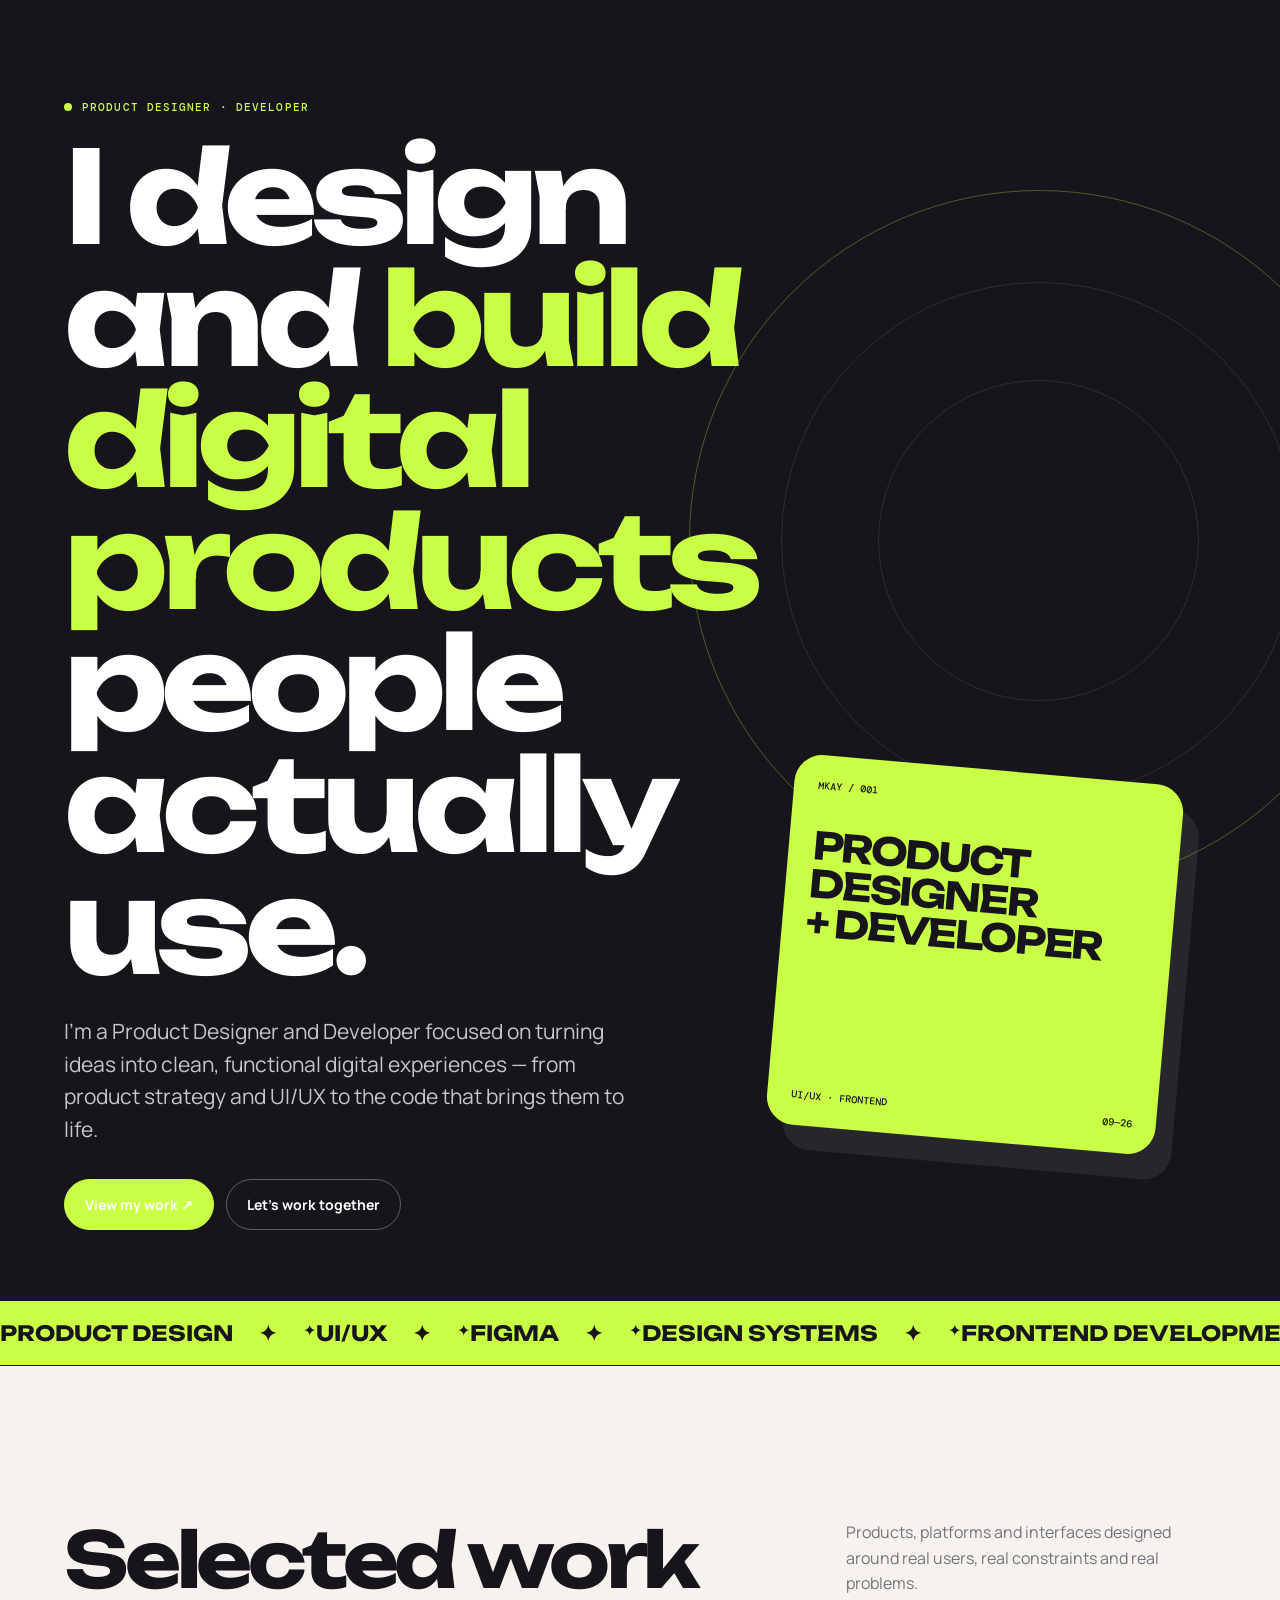
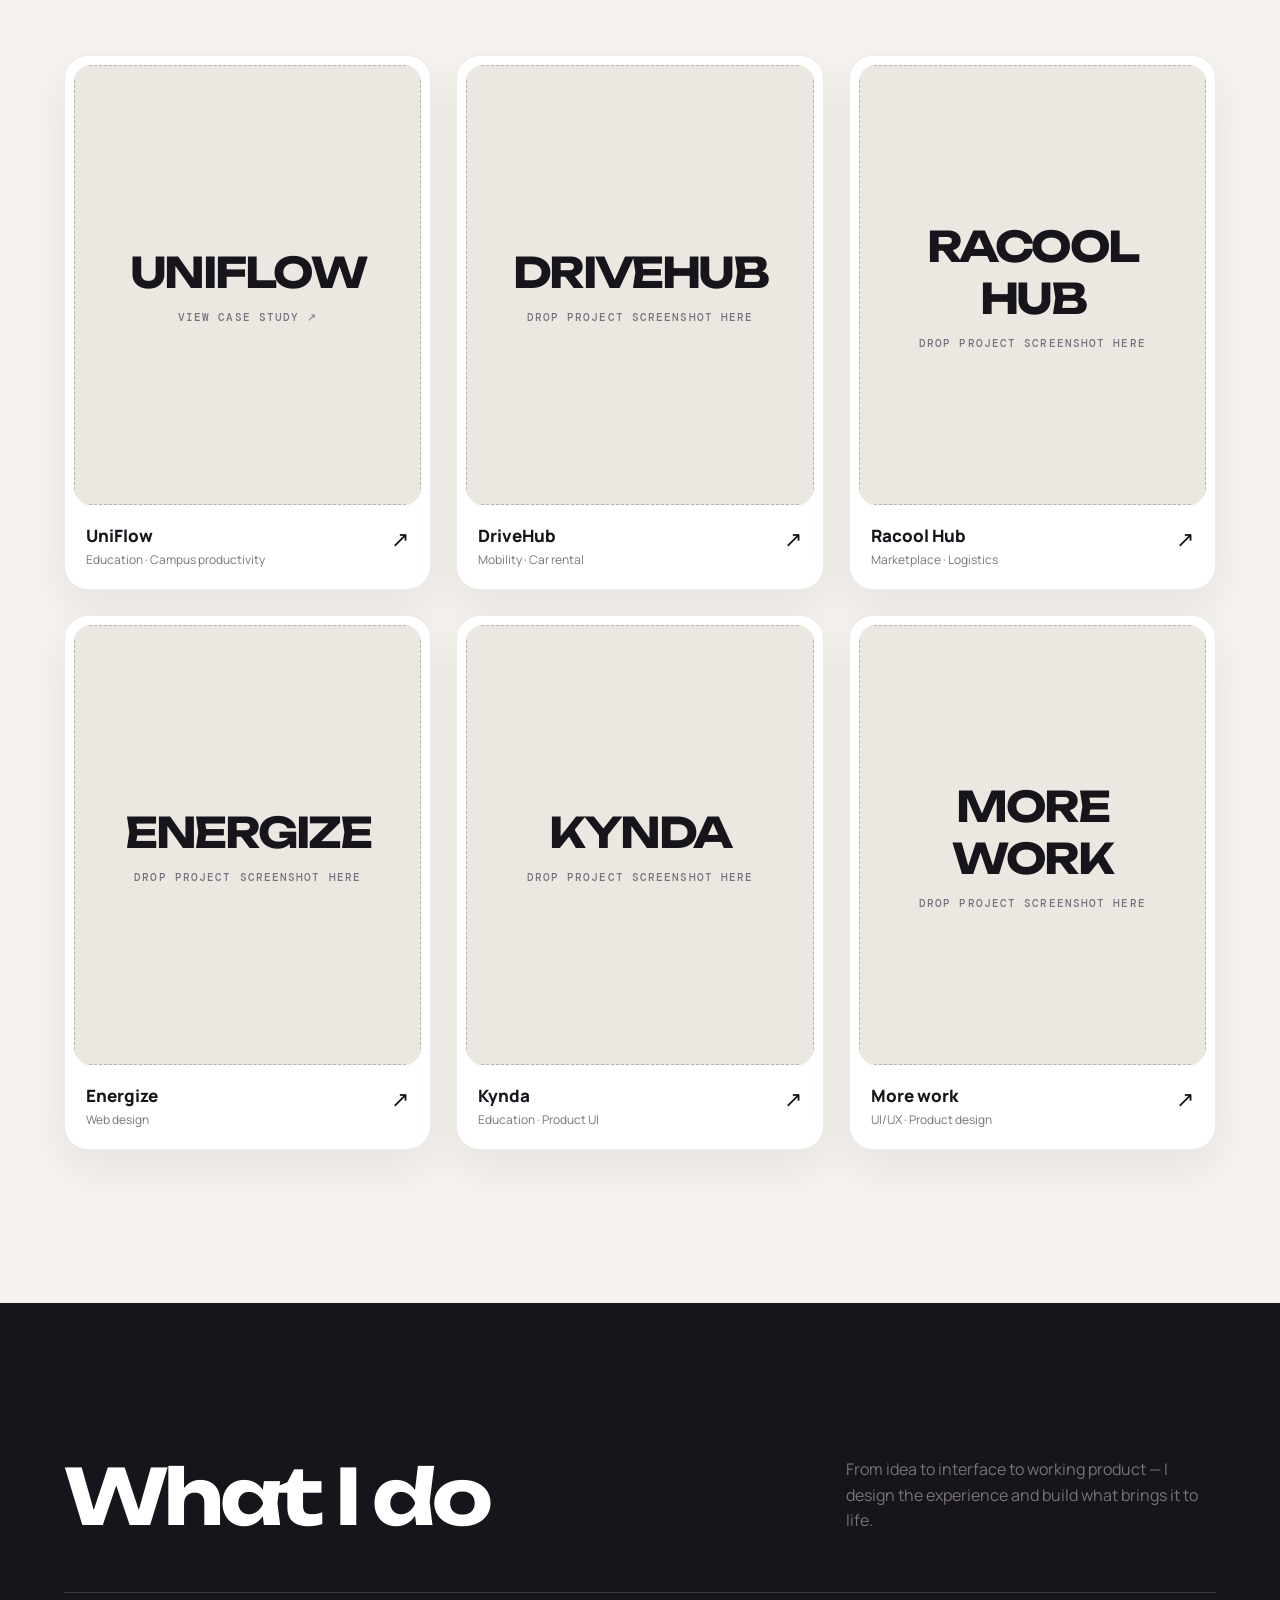
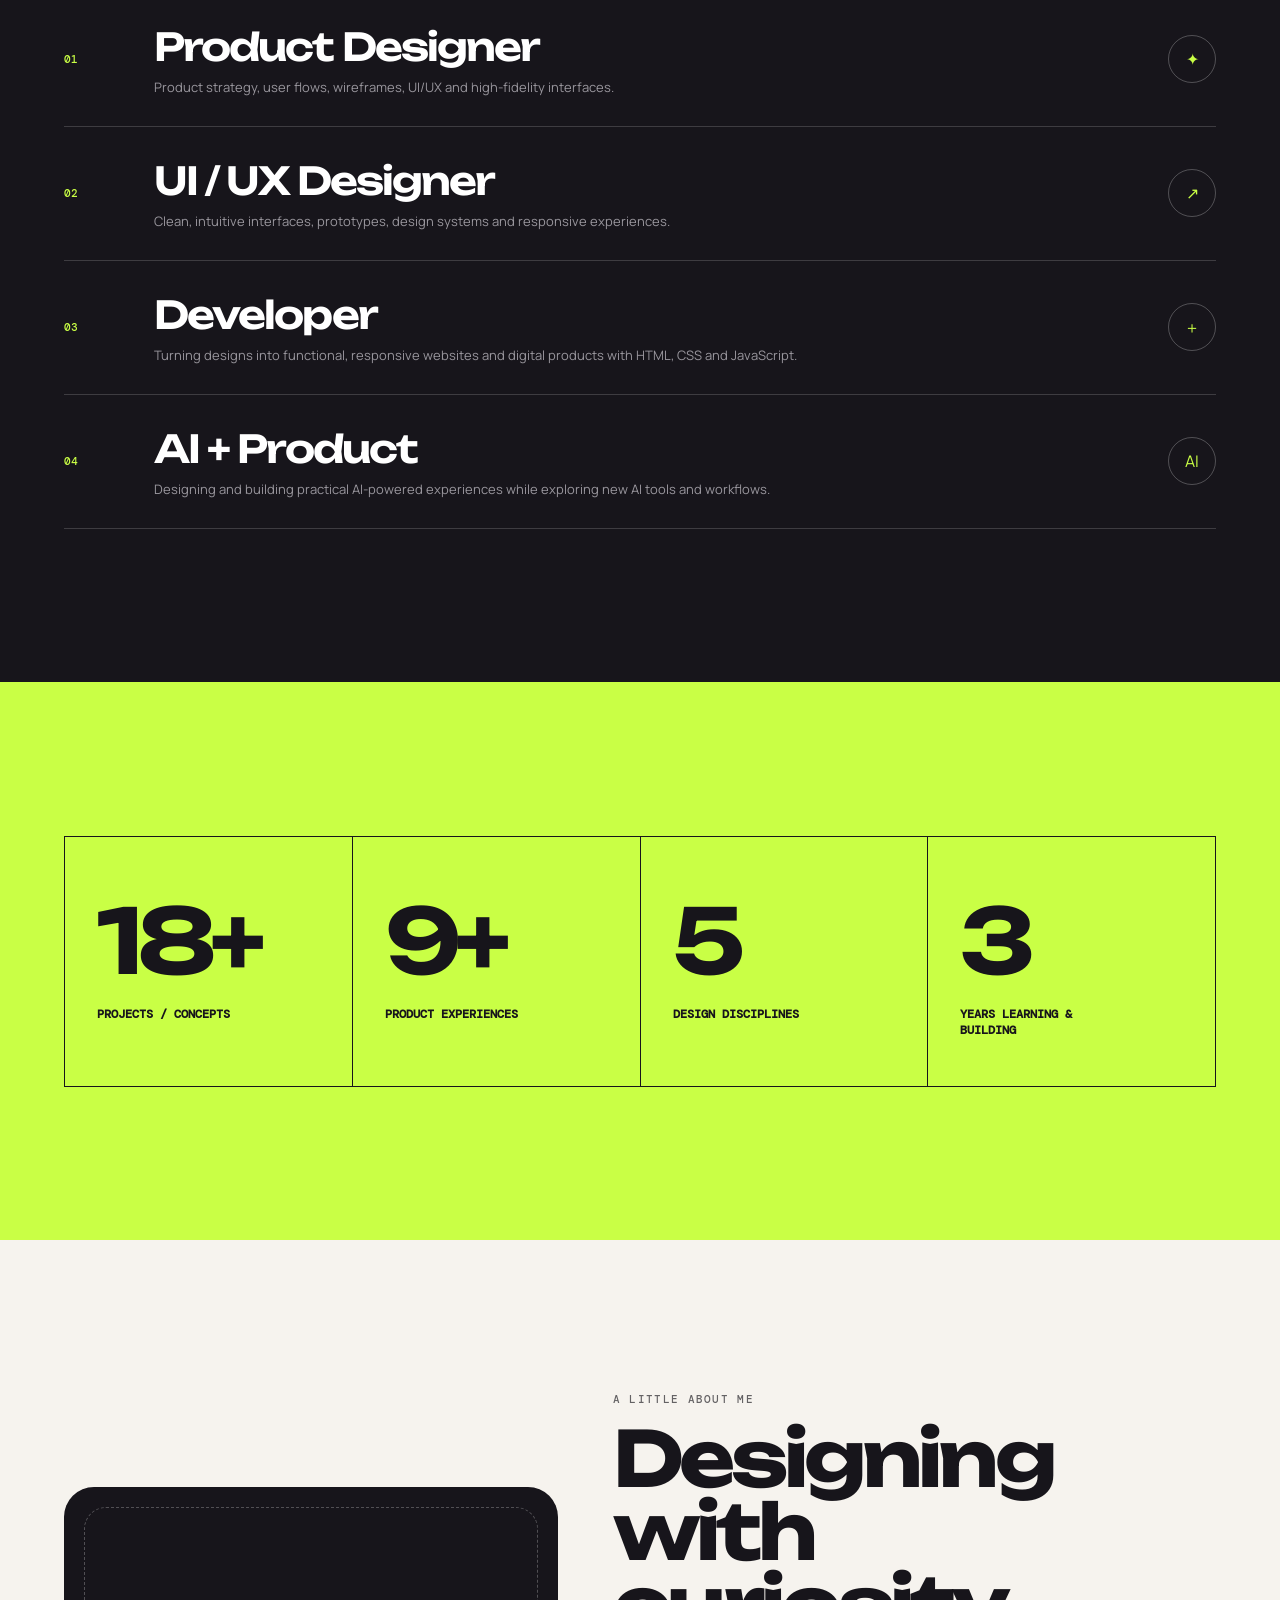
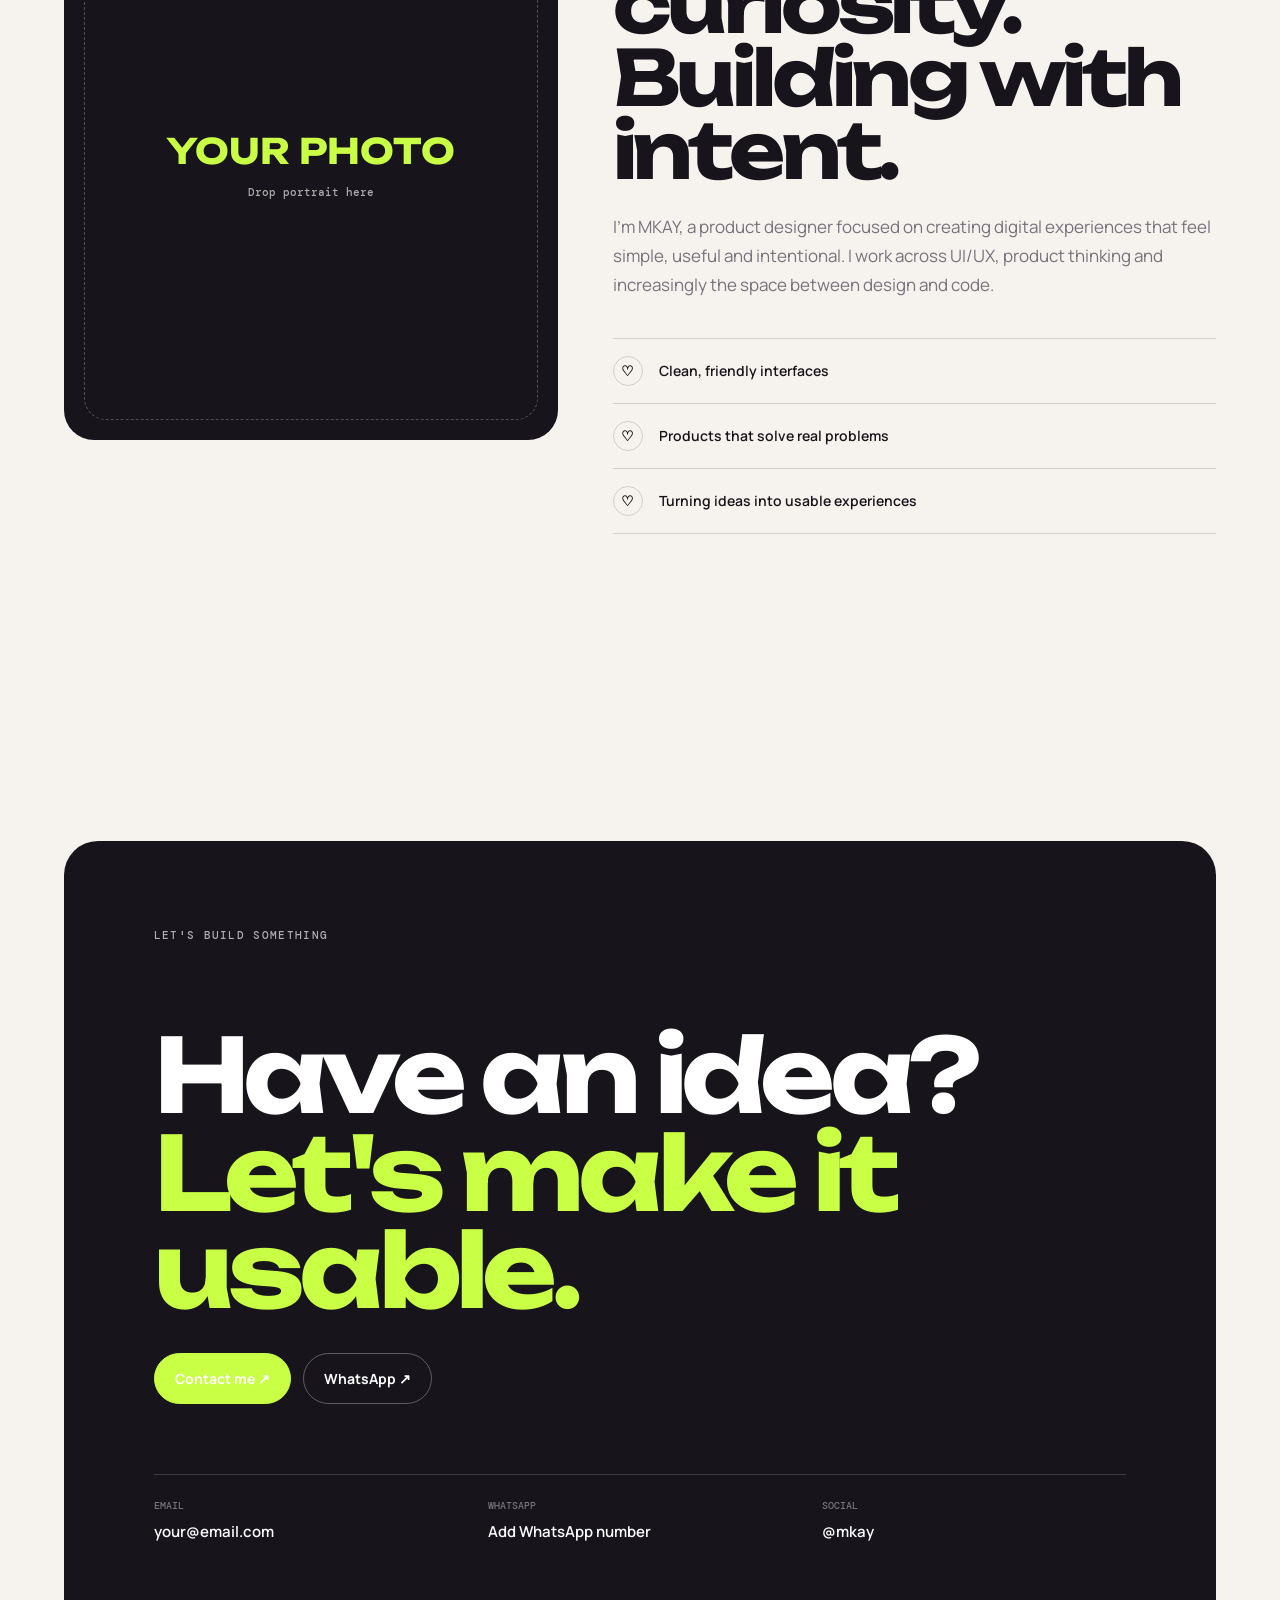
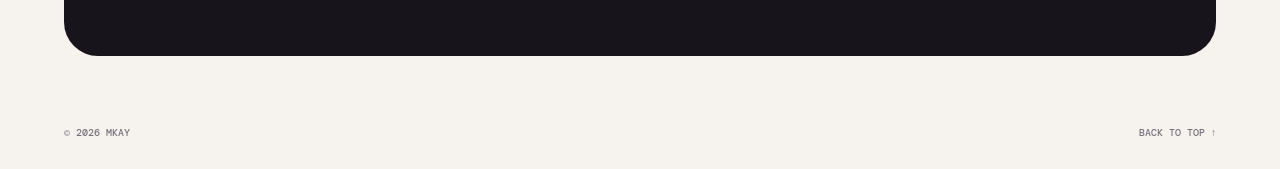
==== index.html @ 1e81d4d0 "Set portfolio homepage" ====
<!doctype html>
<html lang="en">
  <head>
    <meta charset="utf-8" />
    <meta name="viewport" content="width=device-width,initial-scale=1" />
    <meta name="description" content="MKAY — Product Designer" />
    <title>MKAY — Product Designer</title>
    <style>
      @import url("https://fonts.googleapis.com/css2?family=DM+Mono:wght@400;500&family=Manrope:wght@400;500;600;700;800&family=Unbounded:wght@500;600;700;800&display=swap");
      :root {
        --ink: #17151b;
        --paper: #f6f3ee;
        --lime: #c9ff45;
        --muted: #77727d;
        --line: rgba(23, 21, 27, 0.16);
        --g: clamp(22px, 5vw, 82px);
        --ease: cubic-bezier(0.2, 0.8, 0.2, 1);
      }
      * {
        box-sizing: border-box;
      }
      html {
        scroll-behavior: smooth;
      }
      body {
        margin: 0;
        background: var(--paper);
        color: var(--ink);
        font-family: Manrope, Arial, sans-serif;
        overflow-x: hidden;
      }
      a {
        color: inherit;
        text-decoration: none;
      }
      ::selection {
        background: var(--lime);
      }
      .nav {
        position: fixed;
        z-index: 50;
        top: 18px;
        left: 50%;
        transform: translate(-50%, -150%);
        width: min(calc(100% - 28px), 760px);
        padding: 9px;
        display: flex;
        align-items: center;
        justify-content: space-between;
        gap: 8px;
        background: rgba(23, 21, 27, 0.88);
        color: #fff;
        border: 1px solid rgba(255, 255, 255, 0.14);
        border-radius: 999px;
        backdrop-filter: blur(18px);
        transition: transform 0.8s var(--ease);
      }
      .nav.visible {
        transform: translate(-50%, 0);
      }
      .logo {
        font-family: Unbounded;
        font-weight: 800;
        font-size: 14px;
        padding: 10px 13px;
        display: flex;
        gap: 7px;
        align-items: center;
      }
      .logo-dot,
      .hero-kicker span {
        width: 8px;
        height: 8px;
        border-radius: 50%;
        background: var(--lime);
      }
      .nav-links {
        display: flex;
        gap: 3px;
      }
      .nav-links a {
        font-size: 13px;
        padding: 10px 13px;
        border-radius: 999px;
        color: #ddd;
      }
      .nav-links a:hover {
        background: #ffffff1a;
      }
      .nav-cta {
        background: #fff;
        color: var(--ink) !important;
        padding: 10px 13px;
        border-radius: 999px;
        font-size: 13px;
        font-weight: 700;
      }
      .nav-cta .dot {
        display: inline-block;
        width: 7px;
        height: 7px;
        border-radius: 50%;
        background: #62c66b;
        margin-right: 6px;
      }
      .nav-contact {
        position: relative;
      }
      .nav-cta {
        border: 0;
        font-family: inherit;
        cursor: pointer;
        display: flex;
        align-items: center;
        gap: 5px;
      }
      .nav-cta .chevron {
        font-size: 15px;
        line-height: 1;
        margin-left: 2px;
        transition: transform 0.25s ease;
      }
      .nav-contact.open .nav-cta .chevron {
        transform: rotate(180deg);
      }
      .contact-menu {
        position: absolute;
        right: 0;
        top: calc(100% + 10px);
        width: 220px;
        padding: 7px;
        background: rgba(23, 21, 27, 0.96);
        border: 1px solid rgba(255, 255, 255, 0.14);
        border-radius: 18px;
        box-shadow: 0 18px 50px #0004;
        backdrop-filter: blur(18px);
        opacity: 0;
        visibility: hidden;
        transform: translateY(-6px) scale(0.98);
        transform-origin: top right;
        transition:
          opacity 0.2s ease,
          transform 0.2s ease,
          visibility 0.2s ease;
      }
      .nav-contact.open .contact-menu {
        opacity: 1;
        visibility: visible;
        transform: translateY(0) scale(1);
      }
      .contact-menu a {
        display: flex;
        align-items: center;
        gap: 11px;
        padding: 11px;
        border-radius: 12px;
        color: #fff;
      }
      .contact-menu a:hover {
        background: #ffffff12;
      }
      .contact-icon {
        width: 30px;
        height: 30px;
        border-radius: 9px;
        background: #ffffff12;
        display: grid;
        place-items: center;
        font-size: 14px;
      }
      .contact-menu strong {
        display: block;
        font-size: 12px;
      }
      .contact-menu small {
        display: block;
        margin-top: 2px;
        color: #aaa;
        font-size: 10px;
      }
      section {
        position: relative;
        padding: clamp(92px, 12vw, 170px) var(--g);
      }
      .container {
        width: 100%;
        max-width: 1440px;
        margin: auto;
      }
      .eyebrow {
        font: 500 11px/1 DM Mono;
        text-transform: uppercase;
        letter-spacing: 0.12em;
        opacity: 0.65;
      }
      .display {
        font-family: Unbounded;
        letter-spacing: -0.055em;
        line-height: 0.95;
      }
      .reveal {
        opacity: 0;
        transform: translateY(50px);
        transition:
          opacity 0.9s var(--ease),
          transform 0.9s var(--ease);
      }
      .reveal.left {
        transform: translateX(-70px) rotate(-2deg);
      }
      .reveal.right {
        transform: translateX(70px) rotate(2deg);
      }
      .reveal.scale {
        transform: scale(0.84) rotate(-3deg);
      }
      .reveal.in {
        opacity: 1;
        transform: none;
      }
      .hero {
        min-height: 100svh;
        background: var(--ink);
        color: #fff;
        display: flex;
        align-items: center;
        padding-top: 100px;
        padding-bottom: 70px;
        overflow: hidden;
      }
      .hero-grid {
        max-width: 1440px;
        margin: auto;
        width: 100%;
        display: grid;
        grid-template-columns: 1.25fr 0.75fr;
        gap: 48px;
        align-items: center;
        position: relative;
      }
      .hero-kicker {
        display: flex;
        align-items: center;
        gap: 10px;
        color: var(--lime);
        font: 500 11px DM Mono;
        text-transform: uppercase;
        letter-spacing: 0.1em;
        margin-bottom: 22px;
      }
      .hero h1 {
        font-size: clamp(48px, 10vw, 142px);
        max-width: 1000px;
        margin: 0 0 28px;
      }
      .hero h1 .accent {
        color: var(--lime);
      }
      .hero-sub {
        max-width: 570px;
        color: #c9c6ca;
        font-size: clamp(16px, 2vw, 21px);
        line-height: 1.55;
      }
      .hero-actions {
        display: flex;
        flex-wrap: wrap;
        gap: 12px;
        margin-top: 34px;
      }
      .btn {
        display: inline-flex;
        align-items: center;
        justify-content: center;
        gap: 14px;
        border: 1px solid #fff;
        padding: 15px 20px;
        border-radius: 999px;
        font-weight: 700;
        font-size: 14px;
        transition:
          transform 0.3s var(--ease),
          background 0.3s;
      }
      .btn:hover {
        transform: translateY(-4px);
      }
      .btn.primary {
        background: var(--lime);
        border-color: var(--lime);
      }
      .btn.secondary {
        color: #fff;
        border-color: #ffffff4d;
      }
      .hero-orb {
        position: absolute;
        width: min(65vw, 700px);
        aspect-ratio: 1;
        border: 1px solid #c9ff454d;
        border-radius: 50%;
        right: -15%;
        top: 8%;
      }
      .hero-orb:before,
      .hero-orb:after {
        content: "";
        position: absolute;
        border: 1px solid #ffffff1a;
        border-radius: 50%;
      }
      .hero-orb:before {
        inset: 13%;
      }
      .hero-orb:after {
        inset: 27%;
      }
      .hero-card {
        position: absolute;
        right: 4%;
        bottom: 8%;
        width: min(31vw, 390px);
        aspect-ratio: 1.05;
        background: var(--lime);
        color: var(--ink);
        padding: 24px;
        border-radius: 28px;
        transform: rotate(5deg);
        box-shadow: 18px 24px #ffffff12;
      }
      .hero-card .mini {
        font: 500 10px DM Mono;
        text-transform: uppercase;
      }
      .hero-card strong {
        display: block;
        font-family: Unbounded;
        font-size: clamp(20px, 3vw, 38px);
        line-height: 1;
        margin-top: 35px;
        letter-spacing: -0.06em;
      }
      .hero-card .bottom {
        position: absolute;
        bottom: 24px;
        left: 24px;
        right: 24px;
        display: flex;
        justify-content: space-between;
        font: 500 10px DM Mono;
      }
      .marquee {
        background: var(--lime);
        color: var(--ink);
        padding: 18px 0;
        overflow: hidden;
        border-block: 1px solid var(--ink);
      }
      .marquee-track {
        display: flex;
        width: max-content;
        animation: marquee 28s linear infinite;
      }
      .marquee-item {
        font: 700 clamp(15px, 1.7vw, 21px) Unbounded;
        white-space: nowrap;
        display: flex;
        align-items: center;
      }
      .marquee-item:after {
        content: "✦";
        margin: 0 26px;
        font-family: Manrope;
      }
      @keyframes marquee {
        to {
          transform: translateX(-50%);
        }
      }
      .work {
        background: var(--paper);
      }
      .section-head,
      .services-head {
        display: flex;
        align-items: flex-end;
        justify-content: space-between;
        gap: 30px;
        margin-bottom: 58px;
      }
      .section-head h2,
      .services h2 {
        font-size: clamp(38px, 6vw, 82px);
        margin: 0;
      }
      .section-head p,
      .services-intro {
        max-width: 370px;
        color: var(--muted);
        line-height: 1.6;
        margin: 0;
      }
      .projects {
        display: grid;
        grid-template-columns: repeat(3, 1fr);
        gap: 25px;
      }
      .project {
        display: block;
        background: #fff;
        border: 1px solid #17151b14;
        border-radius: 24px;
        padding: 9px;
        box-shadow: 0 18px 45px #17151b12;
        transition:
          transform 0.5s var(--ease),
          box-shadow 0.5s;
      }
      .project:hover {
        transform: translateY(-9px) rotate(-0.4deg);
        box-shadow: 0 28px 60px #17151b1f;
      }
      .project-visual {
        height: 440px;
        border-radius: 17px;
        overflow: hidden;
        background: #e8e4de;
      }
      .placeholder {
        width: 100%;
        height: 100%;
        display: flex;
        flex-direction: column;
        align-items: center;
        justify-content: center;
        border: 1px dashed #17151b40;
        background: #ebe8e2;
        color: var(--muted);
        text-align: center;
        padding: 20px;
      }
      .placeholder b {
        font: 700 clamp(22px, 4vw, 42px) Unbounded;
        letter-spacing: -0.06em;
        color: var(--ink);
      }
      .placeholder span {
        font: 500 11px DM Mono;
        text-transform: uppercase;
        margin-top: 12px;
        letter-spacing: 0.1em;
      }
      .project-info {
        display: flex;
        justify-content: space-between;
        gap: 20px;
        padding: 19px 12px 12px;
      }
      .project-name {
        font-size: 17px;
        font-weight: 800;
      }
      .project-cat {
        font-size: 12px;
        color: var(--muted);
        margin-top: 4px;
      }
      .project-arrow {
        font-size: 22px;
      }
      .services {
        background: var(--ink);
        color: #fff;
      }
      .service-list {
        border-top: 1px solid #ffffff2b;
      }
      .service {
        display: grid;
        grid-template-columns: 70px 1fr auto;
        gap: 20px;
        align-items: center;
        padding: 30px 0;
        border-bottom: 1px solid #ffffff2b;
        transition: padding 0.45s var(--ease);
      }
      .service:hover {
        padding-inline: 14px;
        background: #ffffff06;
      }
      .service-no {
        font: 500 11px DM Mono;
        color: var(--lime);
      }
      .service h3 {
        font: 600 clamp(22px, 3vw, 40px) Unbounded;
        letter-spacing: -0.05em;
        margin: 0;
        transition: transform 0.4s var(--ease);
      }
      .service:hover h3 {
        transform: translateX(12px);
      }
      .service p {
        font-size: 13px;
        color: #99969d;
        margin: 8px 0 0;
      }
      .service-icon {
        width: 48px;
        height: 48px;
        border: 1px solid #ffffff40;
        border-radius: 50%;
        display: grid;
        place-items: center;
        color: var(--lime);
        transition: transform 0.4s var(--ease);
      }
      .service:hover .service-icon {
        transform: rotate(-12deg) scale(1.12);
      }
      .stats {
        background: var(--lime);
      }
      .stats-grid {
        display: grid;
        grid-template-columns: repeat(4, 1fr);
        gap: 1px;
        background: var(--ink);
        border: 1px solid var(--ink);
      }
      .stat {
        background: var(--lime);
        padding: 48px 32px;
        min-height: 230px;
      }
      .stat-number {
        font: 700 clamp(42px, 7vw, 92px) Unbounded;
        letter-spacing: -0.08em;
      }
      .stat-label {
        font: 600 12px DM Mono;
        text-transform: uppercase;
        max-width: 150px;
        margin-top: 10px;
      }
      .about {
        background: var(--paper);
      }
      .about-grid {
        display: grid;
        grid-template-columns: 0.9fr 1.1fr;
        gap: 55px;
        align-items: center;
      }
      .about-visual {
        aspect-ratio: 1/1.12;
        border-radius: 30px;
        background: var(--ink);
        position: relative;
        overflow: hidden;
      }
      .about-placeholder {
        position: absolute;
        inset: 20px;
        border: 1px dashed #ffffff40;
        border-radius: 22px;
        color: #fff;
        display: flex;
        align-items: center;
        justify-content: center;
        flex-direction: column;
      }
      .about-placeholder b {
        font: 700 35px Unbounded;
        color: var(--lime);
      }
      .about-placeholder span {
        font: 500 11px DM Mono;
        color: #aaa;
        margin-top: 12px;
      }
      .about-copy h2 {
        font-size: clamp(40px, 6vw, 78px);
        margin: 18px 0 25px;
      }
      .about-copy > p {
        color: var(--muted);
        font-size: 17px;
        line-height: 1.7;
        max-width: 600px;
      }
      .loves {
        margin-top: 38px;
        border-top: 1px solid var(--line);
      }
      .love {
        display: flex;
        gap: 16px;
        align-items: center;
        padding: 17px 0;
        border-bottom: 1px solid var(--line);
        font-size: 14px;
        font-weight: 600;
      }
      .heart {
        width: 30px;
        height: 30px;
        border: 1px solid var(--line);
        border-radius: 50%;
        display: grid;
        place-items: center;
      }
      .contact {
        background: var(--paper);
        padding-bottom: 40px;
      }
      .contact-inner {
        background: var(--ink);
        color: #fff;
        border-radius: 34px;
        padding: clamp(42px, 7vw, 90px);
        overflow: hidden;
        position: relative;
      }
      .contact h2 {
        font-size: clamp(42px, 8vw, 110px);
        max-width: 1000px;
        margin-bottom: 35px;
      }
      .contact h2 span {
        color: var(--lime);
      }
      .contact-details {
        display: grid;
        grid-template-columns: repeat(3, 1fr);
        gap: 30px;
        margin-top: 70px;
        border-top: 1px solid #ffffff29;
      }
      .detail {
        padding: 24px 0;
      }
      .detail label {
        display: block;
        font: 500 10px DM Mono;
        text-transform: uppercase;
        color: #77737a;
        margin-bottom: 8px;
      }
      .detail a {
        font-size: 15px;
        font-weight: 600;
      }
      .footer {
        display: flex;
        justify-content: space-between;
        max-width: 1440px;
        margin: auto;
        padding: 30px var(--g);
        font: 500 10px DM Mono;
        text-transform: uppercase;
        color: var(--muted);
      }
      .whatsapp {
        position: fixed;
        right: 22px;
        bottom: 22px;
        width: 55px;
        height: 55px;
        border-radius: 50%;
        background: #25d366;
        color: #fff;
        display: grid;
        place-items: center;
        z-index: 45;
        box-shadow: 0 12px 30px #0003;
        transform: scale(0);
        transition: transform 0.7s var(--ease);
      }
      .whatsapp.show {
        transform: scale(1);
      }
      .whatsapp svg {
        width: 25px;
        height: 25px;
        fill: currentColor;
      }
      @media (max-width: 900px) {
        .hero-grid {
          grid-template-columns: 1fr;
        }
        .hero-card {
          position: relative;
          right: auto;
          bottom: auto;
          width: min(74vw, 320px);
          margin: 20px auto 0;
        }
        .projects {
          grid-template-columns: 1fr 1fr;
        }
        .stats-grid {
          grid-template-columns: 1fr 1fr;
        }
        .about-grid {
          grid-template-columns: 1fr;
        }
        .contact-details {
          grid-template-columns: 1fr;
        }
        .detail {
          border-bottom: 1px solid #ffffff29;
        }
        .section-head,
        .services-head {
          display: block;
        }
        .section-head p,
        .services-intro {
          margin-top: 20px;
        }
      }
      @media (max-width: 650px) {
        .nav {
          left: auto;
          right: 14px;
          transform: translateY(-150%);
          width: auto;
        }
        .nav.visible {
          transform: translateY(0);
        }
        .nav-links {
          display: none;
        }
        .hero h1 {
          font-size: clamp(48px, 14vw, 75px);
        }
        .hero-card {
          width: min(78vw, 320px);
        }
        .projects {
          grid-template-columns: 1fr;
        }
        .project-visual {
          height: min(70vw, 400px);
        }
        .stats-grid {
          grid-template-columns: 1fr 1fr;
        }
        .stat {
          padding: 30px 20px;
          min-height: 155px;
        }
        .service {
          grid-template-columns: 40px 1fr 42px;
        }
        .service p {
          max-width: 270px;
        }
        .contact-inner {
          border-radius: 24px;
        }
        .contact-details {
          gap: 0;
        }
      }
      @media (prefers-reduced-motion: reduce) {
        *,
        *:before,
        *:after {
          scroll-behavior: auto !important;
          animation: none !important;
          transition: none !important;
        }
        .reveal {
          opacity: 1 !important;
          transform: none !important;
        }
        .nav {
          transform: translate(-50%, 0);
        }
        .whatsapp {
          transform: scale(1);
        }
      }

      /* Contact nav alignment fix */
      .nav-contact,
      .contact-trigger {
        display: inline-flex !important;
        align-items: center !important;
        justify-content: center !important;
        gap: 8px !important;
        line-height: 1 !important;
      }
      .nav-contact .arrow,
      .contact-trigger .arrow,
      .nav-contact svg,
      .contact-trigger svg {
        display: block !important;
        flex: 0 0 auto !important;
        margin: 0 !important;
        transform: none !important;
      }
    </style>
  </head>
  <body>
    <header class="nav" id="nav">
      <a class="logo" href="#top"><span class="logo-dot"></span>MKAY</a>
      <nav class="nav-links">
        <a href="#work">Work</a><a href="#about">About</a
        ><a href="#services">Services</a>
      </nav>
      <div class="nav-contact">
        <button
          class="nav-cta"
          id="contactToggle"
          type="button"
          aria-expanded="false"
          aria-controls="contactMenu"
        >
          <span class="dot"></span>Contact me <span class="chevron">⌄</span>
        </button>
        <div
          class="contact-menu"
          id="contactMenu"
          role="menu"
          aria-hidden="true"
        >
          <a href="mailto:your@email.com" role="menuitem"
            ><span class="contact-icon">✉</span
            ><span
              ><strong>Email me</strong><small>Send me an email</small></span
            ></a
          ><a href="#contact" role="menuitem"
            ><span class="contact-icon">◉</span
            ><span
              ><strong>WhatsApp me</strong
              ><small>Start a WhatsApp chat</small></span
            ></a
          >
        </div>
      </div>
    </header>
    <main id="top">
      <section class="hero">
        <div class="container hero-grid">
          <div>
            <div class="hero-kicker reveal">
              <span></span> Product Designer · Developer
            </div>
            <h1 class="display reveal">
              I design and
              <span class="accent">build digital products</span> people actually
              use.
            </h1>
            <p class="hero-sub reveal">
              I’m a Product Designer and Developer focused on turning ideas into
              clean, functional digital experiences — from product strategy and
              UI/UX to the code that brings them to life.
            </p>
            <div class="hero-actions reveal">
              <a class="btn primary" href="#work">View my work ↗</a
              ><a class="btn secondary" href="#contact">Let's work together</a>
            </div>
          </div>
          <div aria-hidden="true">
            <div class="hero-orb"></div>
            <div class="hero-card">
              <div class="mini">MKAY / 001</div>
              <strong>PRODUCT<br />DESIGNER<br />+ DEVELOPER</strong>
              <div class="bottom">
                <span>UI/UX · FRONTEND</span><span>09—26</span>
              </div>
            </div>
          </div>
        </div>
      </section>
      <div class="marquee">
        <div class="marquee-track">
          <div class="marquee-item">PRODUCT DESIGN</div>
          <span class="marquee-star">✦</span>
          <div class="marquee-item">UI/UX</div>
          <span class="marquee-star">✦</span>
          <div class="marquee-item">FIGMA</div>
          <span class="marquee-star">✦</span>
          <div class="marquee-item">DESIGN SYSTEMS</div>
          <span class="marquee-star">✦</span>
          <div class="marquee-item">FRONTEND DEVELOPMENT</div>
          <span class="marquee-star">✦</span>
          <div class="marquee-item">HTML</div>
          <span class="marquee-star">✦</span>
          <div class="marquee-item">CSS</div>
          <span class="marquee-star">✦</span>
          <div class="marquee-item">JAVASCRIPT</div>
          <span class="marquee-star">✦</span>
          <div class="marquee-item">REACT</div>
          <span class="marquee-star">✦</span>
          <div class="marquee-item">AI</div>
          <span class="marquee-star">✦</span>
          <div class="marquee-item">PROTOTYPING</div>
          <span class="marquee-star">✦</span>
        </div>
      </div>
      <section class="work" id="work">
        <div class="container">
          <div class="section-head reveal">
            <h2 class="display">Selected work</h2>
            <p>
              Products, platforms and interfaces designed around real users,
              real constraints and real problems.
            </p>
          </div>
          <div class="projects">
            <a class="project reveal scale" href="uniflow.html"
              ><div class="project-visual">
                <div class="placeholder">
                  <b>UNIFLOW</b><span>View case study ↗</span>
                </div>
              </div>
              <div class="project-info">
                <div>
                  <div class="project-name">UniFlow</div>
                  <div class="project-cat">Education · Campus productivity</div>
                </div>
                <span class="project-arrow">↗</span>
              </div></a
            ><a class="project reveal scale" href="#"
              ><div class="project-visual">
                <div class="placeholder">
                  <b>DRIVEHUB</b><span>Drop project screenshot here</span>
                </div>
              </div>
              <div class="project-info">
                <div>
                  <div class="project-name">DriveHub</div>
                  <div class="project-cat">Mobility · Car rental</div>
                </div>
                <span class="project-arrow">↗</span>
              </div></a
            ><a class="project reveal scale" href="#"
              ><div class="project-visual">
                <div class="placeholder">
                  <b>RACOOL HUB</b><span>Drop project screenshot here</span>
                </div>
              </div>
              <div class="project-info">
                <div>
                  <div class="project-name">Racool Hub</div>
                  <div class="project-cat">Marketplace · Logistics</div>
                </div>
                <span class="project-arrow">↗</span>
              </div></a
            ><a class="project reveal scale" href="#"
              ><div class="project-visual">
                <div class="placeholder">
                  <b>ENERGIZE</b><span>Drop project screenshot here</span>
                </div>
              </div>
              <div class="project-info">
                <div>
                  <div class="project-name">Energize</div>
                  <div class="project-cat">Web design</div>
                </div>
                <span class="project-arrow">↗</span>
              </div></a
            ><a class="project reveal scale" href="kynda.html"
              ><div class="project-visual">
                <div class="placeholder">
                  <b>KYNDA</b><span>Drop project screenshot here</span>
                </div>
              </div>
              <div class="project-info">
                <div>
                  <div class="project-name">Kynda</div>
                  <div class="project-cat">Education · Product UI</div>
                </div>
                <span class="project-arrow">↗</span>
              </div></a
            ><a class="project reveal scale" href="#"
              ><div class="project-visual">
                <div class="placeholder">
                  <b>MORE WORK</b><span>Drop project screenshot here</span>
                </div>
              </div>
              <div class="project-info">
                <div>
                  <div class="project-name">More work</div>
                  <div class="project-cat">UI/UX · Product design</div>
                </div>
                <span class="project-arrow">↗</span>
              </div></a
            >
          </div>
        </div>
      </section>
      <section class="services" id="services">
        <div class="container">
          <div class="services-head reveal">
            <h2 class="display">What I do</h2>
            <p class="services-intro">
              From idea to interface to working product — I design the
              experience and build what brings it to life.
            </p>
          </div>
          <div class="service-list">
            <div class="service reveal left">
              <span class="service-no">01</span>
              <div>
                <h3>Product Designer</h3>
                <p>
                  Product strategy, user flows, wireframes, UI/UX and
                  high-fidelity interfaces.
                </p>
              </div>
              <span class="service-icon">✦</span>
            </div>
            <div class="service reveal right">
              <span class="service-no">02</span>
              <div>
                <h3>UI / UX Designer</h3>
                <p>
                  Clean, intuitive interfaces, prototypes, design systems and
                  responsive experiences.
                </p>
              </div>
              <span class="service-icon">↗</span>
            </div>
            <div class="service reveal left">
              <span class="service-no">03</span>
              <div>
                <h3>Developer</h3>
                <p>
                  Turning designs into functional, responsive websites and
                  digital products with HTML, CSS and JavaScript.
                </p>
              </div>
              <span class="service-icon">＋</span>
            </div>
            <div class="service reveal right">
              <span class="service-no">04</span>
              <div>
                <h3>AI + Product</h3>
                <p>
                  Designing and building practical AI-powered experiences while
                  exploring new AI tools and workflows.
                </p>
              </div>
              <span class="service-icon">AI</span>
            </div>
          </div>
        </div>
      </section>
      <section class="stats">
        <div class="container">
          <div class="stats-grid">
            <div class="stat reveal">
              <div class="stat-number" data-count="20">0</div>
              <div class="stat-label">Projects / concepts</div>
            </div>
            <div class="stat reveal">
              <div class="stat-number" data-count="10">0</div>
              <div class="stat-label">Product experiences</div>
            </div>
            <div class="stat reveal">
              <div class="stat-number" data-count="5">0</div>
              <div class="stat-label">Design disciplines</div>
            </div>
            <div class="stat reveal">
              <div class="stat-number" data-count="3">0</div>
              <div class="stat-label">Years learning & building</div>
            </div>
          </div>
        </div>
      </section>
      <section class="about" id="about">
        <div class="container about-grid">
          <div class="about-visual reveal left">
            <div class="about-placeholder">
              <b>YOUR PHOTO</b><span>Drop portrait here</span>
            </div>
          </div>
          <div class="about-copy reveal right">
            <div class="eyebrow">A little about me</div>
            <h2 class="display">
              Designing with curiosity. Building with intent.
            </h2>
            <p>
              I'm MKAY, a product designer focused on creating digital
              experiences that feel simple, useful and intentional. I work
              across UI/UX, product thinking and increasingly the space between
              design and code.
            </p>
            <div class="loves">
              <div class="love">
                <span class="heart">♡</span> Clean, friendly interfaces
              </div>
              <div class="love">
                <span class="heart">♡</span> Products that solve real problems
              </div>
              <div class="love">
                <span class="heart">♡</span> Turning ideas into usable
                experiences
              </div>
            </div>
          </div>
        </div>
      </section>
      <section class="contact" id="contact">
        <div class="container">
          <div class="contact-inner reveal">
            <div class="eyebrow">Let's build something</div>
            <h2 class="display">
              Have an idea?<br /><span>Let's make it usable.</span>
            </h2>
            <div class="hero-actions">
              <a
                class="btn primary"
                href="mailto:your@email.com?subject=Project%20enquiry"
                >Contact me ↗</a
              ><a
                class="btn secondary"
                href="?text=Hi%20MKAY%2C%20I'd%20like%20to%20work%20with%20you."
                target="_blank"
                >WhatsApp ↗</a
              >
            </div>
            <div class="contact-details">
              <div class="detail">
                <label>Email</label
                ><a href="mailto:your@email.com">your@email.com</a>
              </div>
              <div class="detail">
                <label>WhatsApp</label><a href="">Add WhatsApp number</a>
              </div>
              <div class="detail">
                <label>Social</label><a href="#">@mkay</a>
              </div>
            </div>
          </div>
        </div>
      </section>
    </main>
    <footer class="footer">
      <span>© 2026 MKAY</span><a href="#top">Back to top ↑</a>
    </footer>
    <a
      class="whatsapp"
      id="whatsapp"
      href="?text=Hi%20MKAY%2C%20I'd%20like%20a%20quote%20for%20a%20project."
      target="_blank"
      aria-label="Chat with MKAY on WhatsApp"
      ><svg viewBox="0 0 24 24">
        <path
          d="M20.5 3.5A11.8 11.8 0 0 0 12.1 0C5.6 0 .3 5.3.3 11.8c0 2.1.6 4.1 1.6 5.9L.2 24l6.5-1.7a11.8 11.8 0 0 0 5.4 1.3h.1c6.5 0 11.8-5.3 11.8-11.8 0-3.2-1.3-6.1-3.5-8.3Zm-8.4 18.1h-.1c-1.7 0-3.4-.5-4.8-1.4l-.3-.2-3.8 1 1-3.7-.2-.3a9.8 9.8 0 0 1-1.5-5.2C2.4 6.4 6.8 2 12.1 2c2.6 0 5.1 1 7 2.9s2.9 4.3 2.9 6.9c0 5.4-4.4 9.8-9.9 9.8Zm5.4-7.3c-.3-.2-1.8-.9-2.1-1s-.5-.2-.7.2c-.2.3-.8 1-1 1.2-.2.2-.4.2-.7.1-1.9-.9-3.2-1.6-4.4-3.6-.3-.5.3-.5.9-1.6.1-.2.1-.4 0-.6-.1-.2-.7-1.7-.9-2.3-.2-.6-.5-.5-.7-.5h-.6c-.2 0-.6.1-.9.4-.3.3-1.1 1.1-1.1 2.6s1.1 3 1.3 3.2c.2.2 2.2 3.4 5.4 4.8 2 .9 2.8 1 3.8.8.6-.1 1.8-.7 2-1.4.2-.7.2-1.3.1-1.4-.1-.2-.3-.2-.6-.4Z"
        /></svg
    ></a>
    <script>
      const reduce = matchMedia("(prefers-reduced-motion:reduce)").matches,
        nav = document.getElementById("nav"),
        wa = document.getElementById("whatsapp");
      function chrome() {
        if (scrollY > innerHeight * 0.55) {
          nav.classList.add("visible");
          wa.classList.add("show");
        } else {
          nav.classList.remove("visible");
          wa.classList.remove("show");
        }
      }
      addEventListener("scroll", chrome, { passive: true });
      chrome();
      const els = document.querySelectorAll(".reveal");
      if (!reduce) {
        const io = new IntersectionObserver(
          (es) =>
            es.forEach((e) => {
              if (e.isIntersecting) {
                e.target.classList.add("in");
                io.unobserve(e.target);
              }
            }),
          { threshold: 0.18 },
        );
        els.forEach((e) => io.observe(e));
      } else els.forEach((e) => e.classList.add("in"));
      const counters = document.querySelectorAll("[data-count]");
      let counted = false;
      new IntersectionObserver(
        (es) => {
          if (es.some((e) => e.isIntersecting) && !counted) {
            counted = true;
            counters.forEach((el) => {
              const end = +el.dataset.count,
                start = performance.now();
              function tick(t) {
                let p = Math.min((t - start) / 1400, 1),
                  v = 1 - Math.pow(1 - p, 3);
                el.textContent = Math.round(end * v) + (end > 9 ? "+" : "");
                if (p < 1) requestAnimationFrame(tick);
              }
              requestAnimationFrame(tick);
            });
          }
        },
        { threshold: 0.5 },
      ).observe(counters[0]);
      if (!reduce)
        document.querySelectorAll(".btn").forEach((b) => {
          b.addEventListener("pointermove", (e) => {
            if (innerWidth < 900) return;
            let r = b.getBoundingClientRect();
            b.style.transform = `translate(${(e.clientX - r.left - r.width / 2) * 0.12}px,${(e.clientY - r.top - r.height / 2) * 0.12}px)`;
          });
          b.addEventListener("pointerleave", () => (b.style.transform = ""));
        });
    </script>
    <script>
      const contactToggle = document.getElementById("contactToggle");
      const contactWrap = document.querySelector(".nav-contact");
      const contactMenu = document.getElementById("contactMenu");
      if (contactToggle) {
        contactToggle.addEventListener("click", () => {
          const open = contactWrap.classList.toggle("open");
          contactToggle.setAttribute("aria-expanded", String(open));
          contactMenu.setAttribute("aria-hidden", String(!open));
        });
        document.addEventListener("click", (e) => {
          if (!contactWrap.contains(e.target)) {
            contactWrap.classList.remove("open");
            contactToggle.setAttribute("aria-expanded", "false");
            contactMenu.setAttribute("aria-hidden", "true");
          }
        });
        document.addEventListener("keydown", (e) => {
          if (e.key === "Escape") {
            contactWrap.classList.remove("open");
            contactToggle.setAttribute("aria-expanded", "false");
            contactMenu.setAttribute("aria-hidden", "true");
            contactToggle.focus();
          }
        });
      }
    </script>
  </body>
</html>
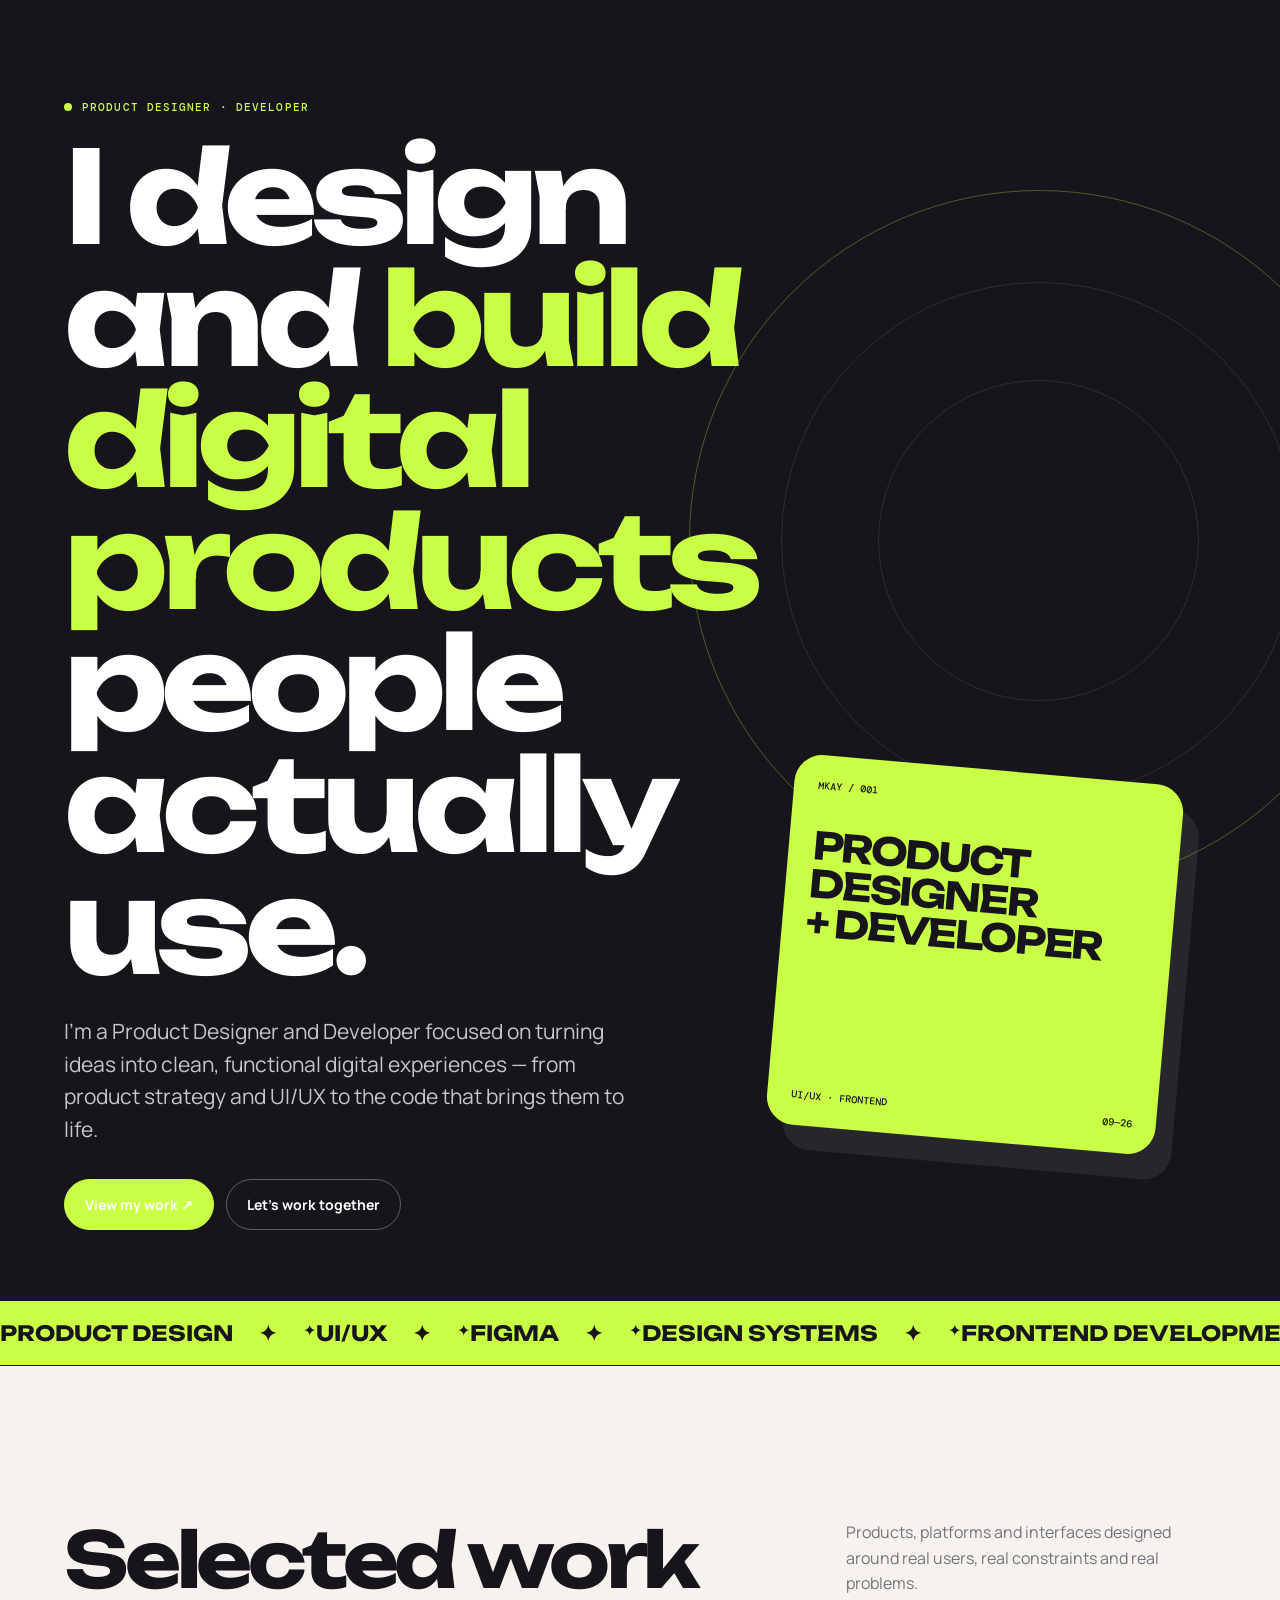
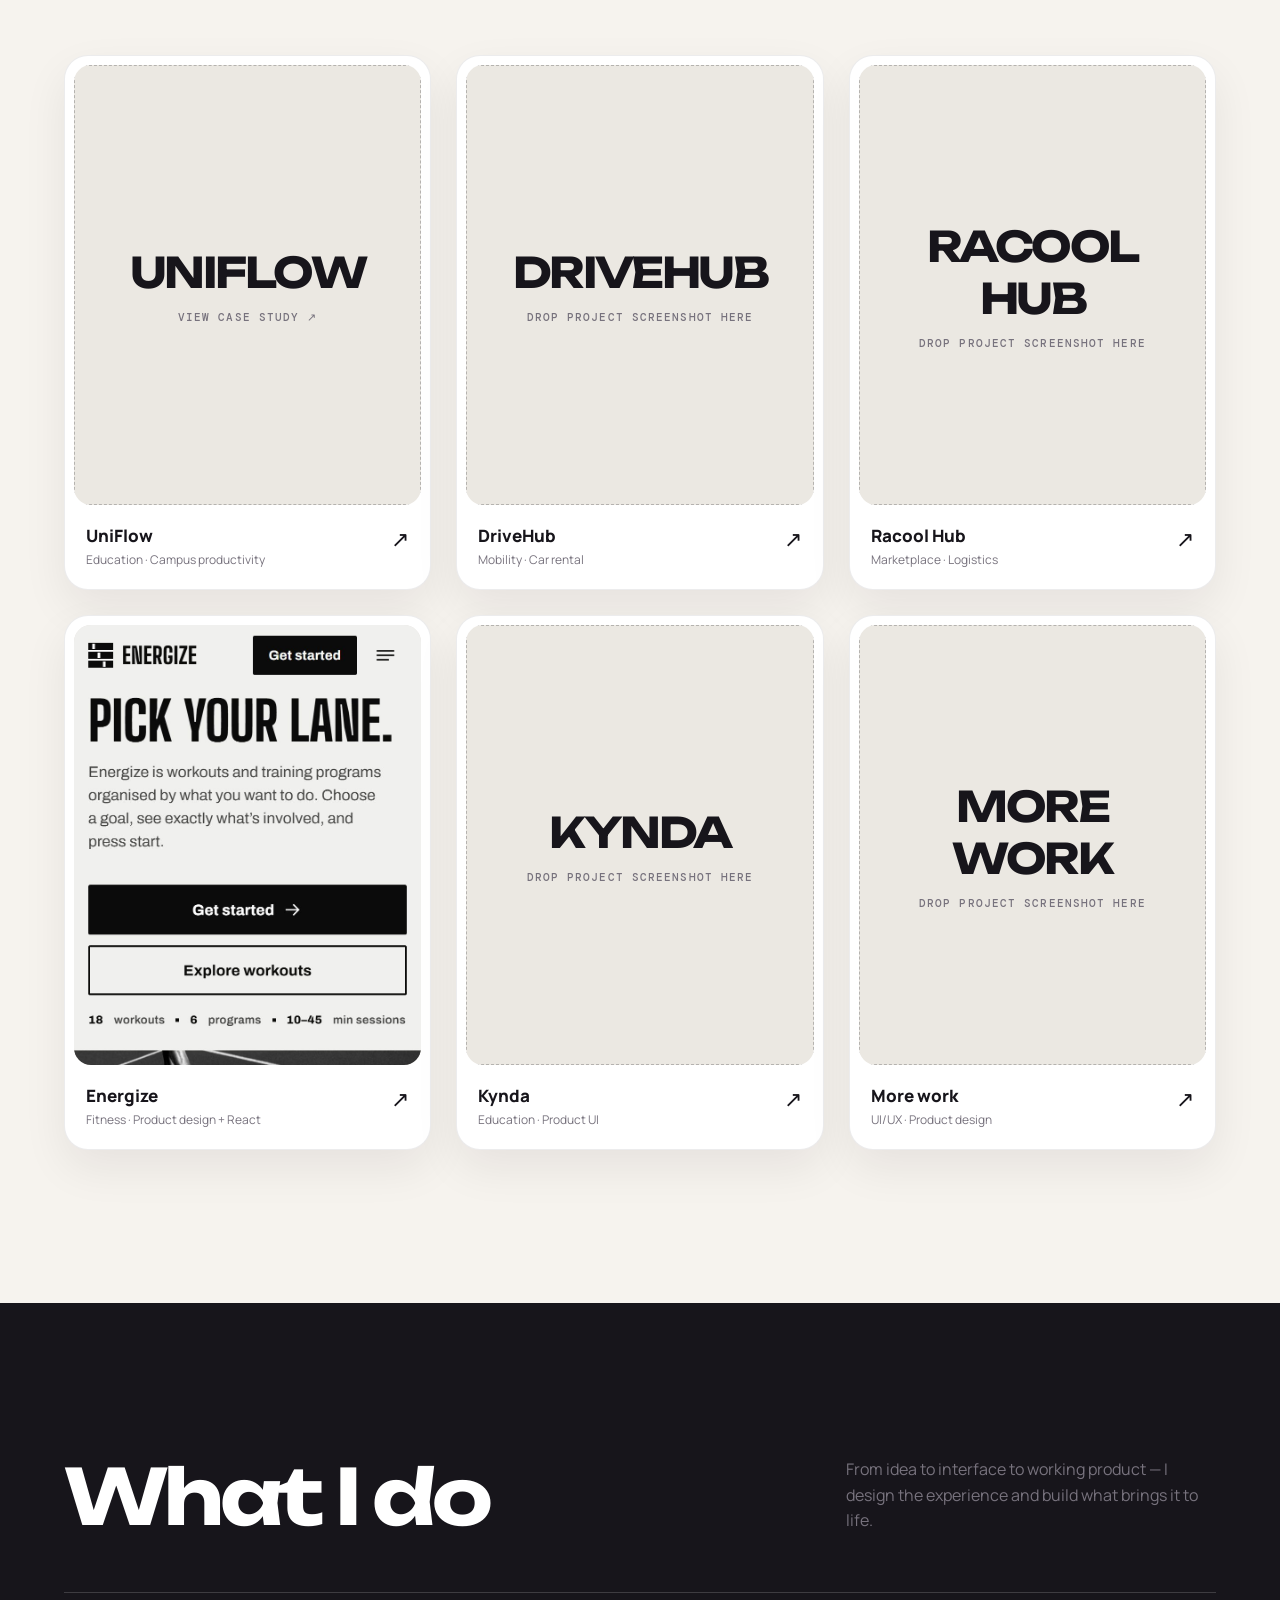
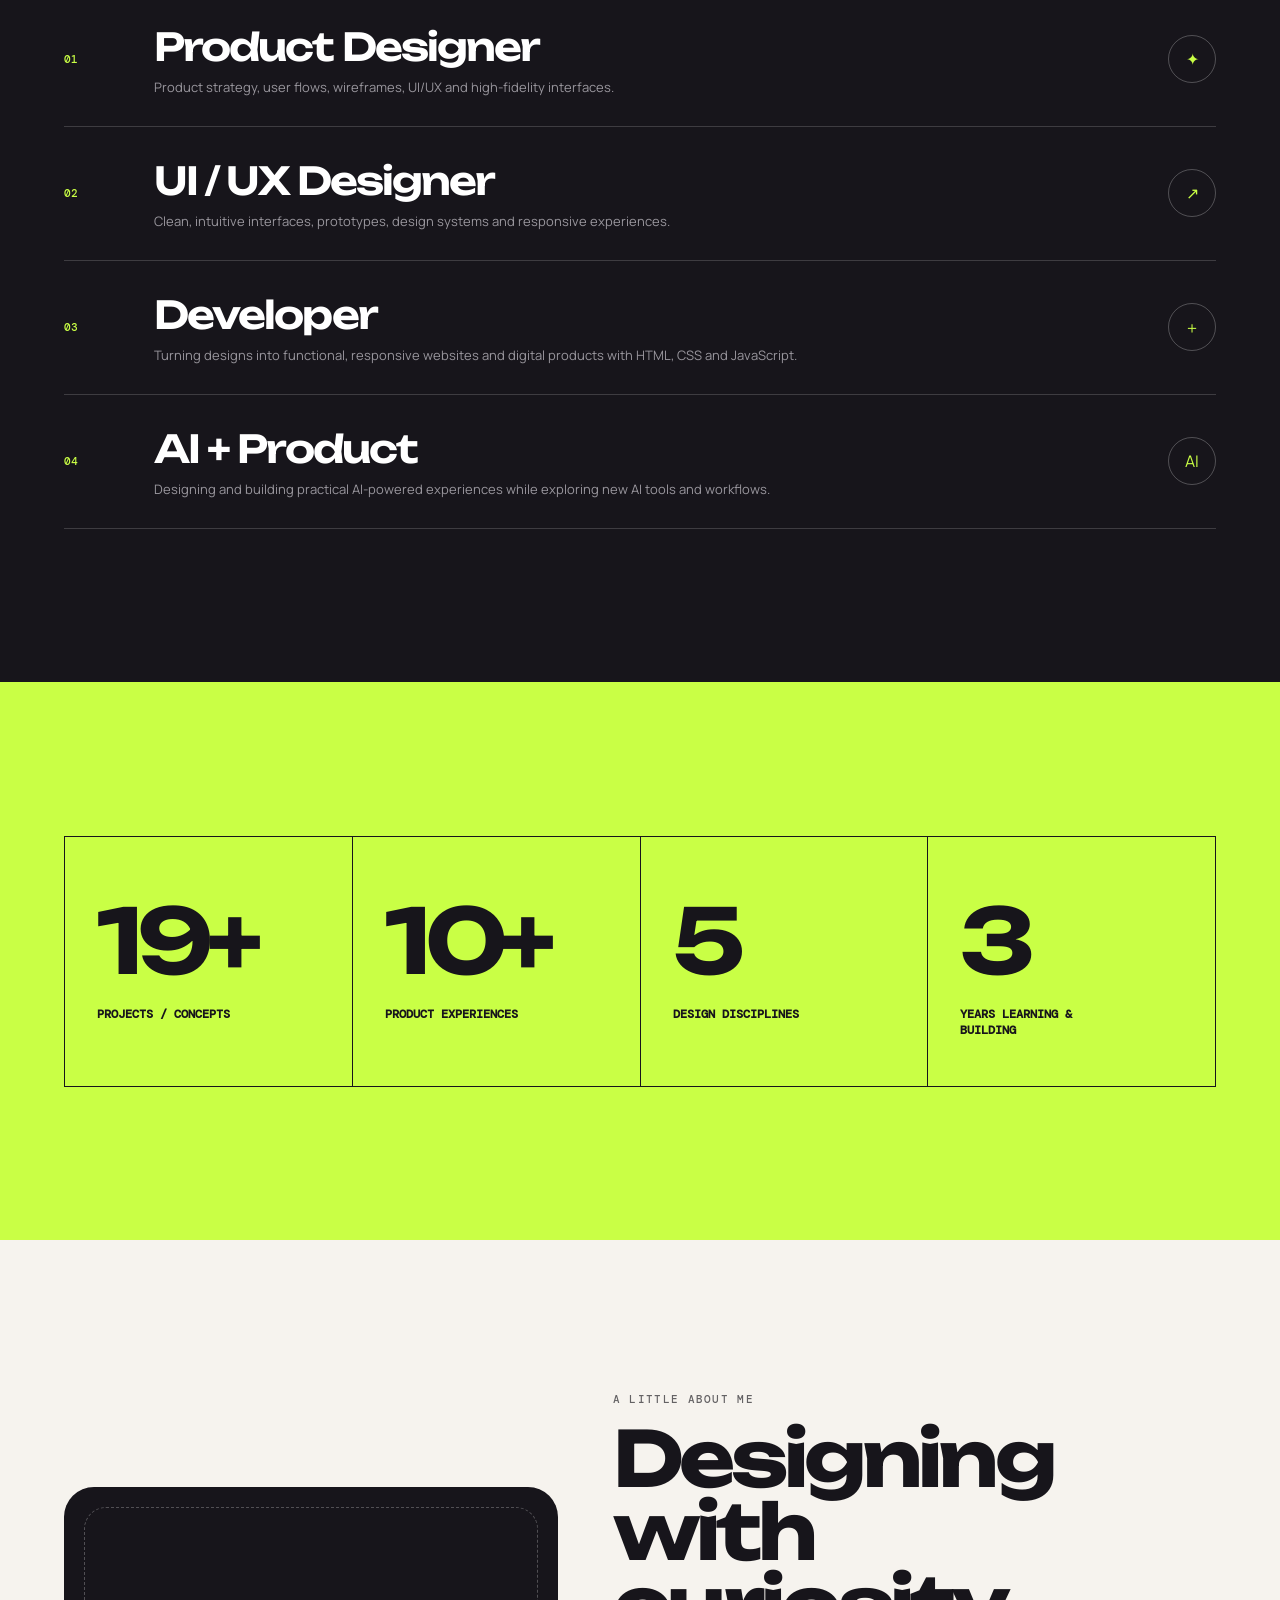
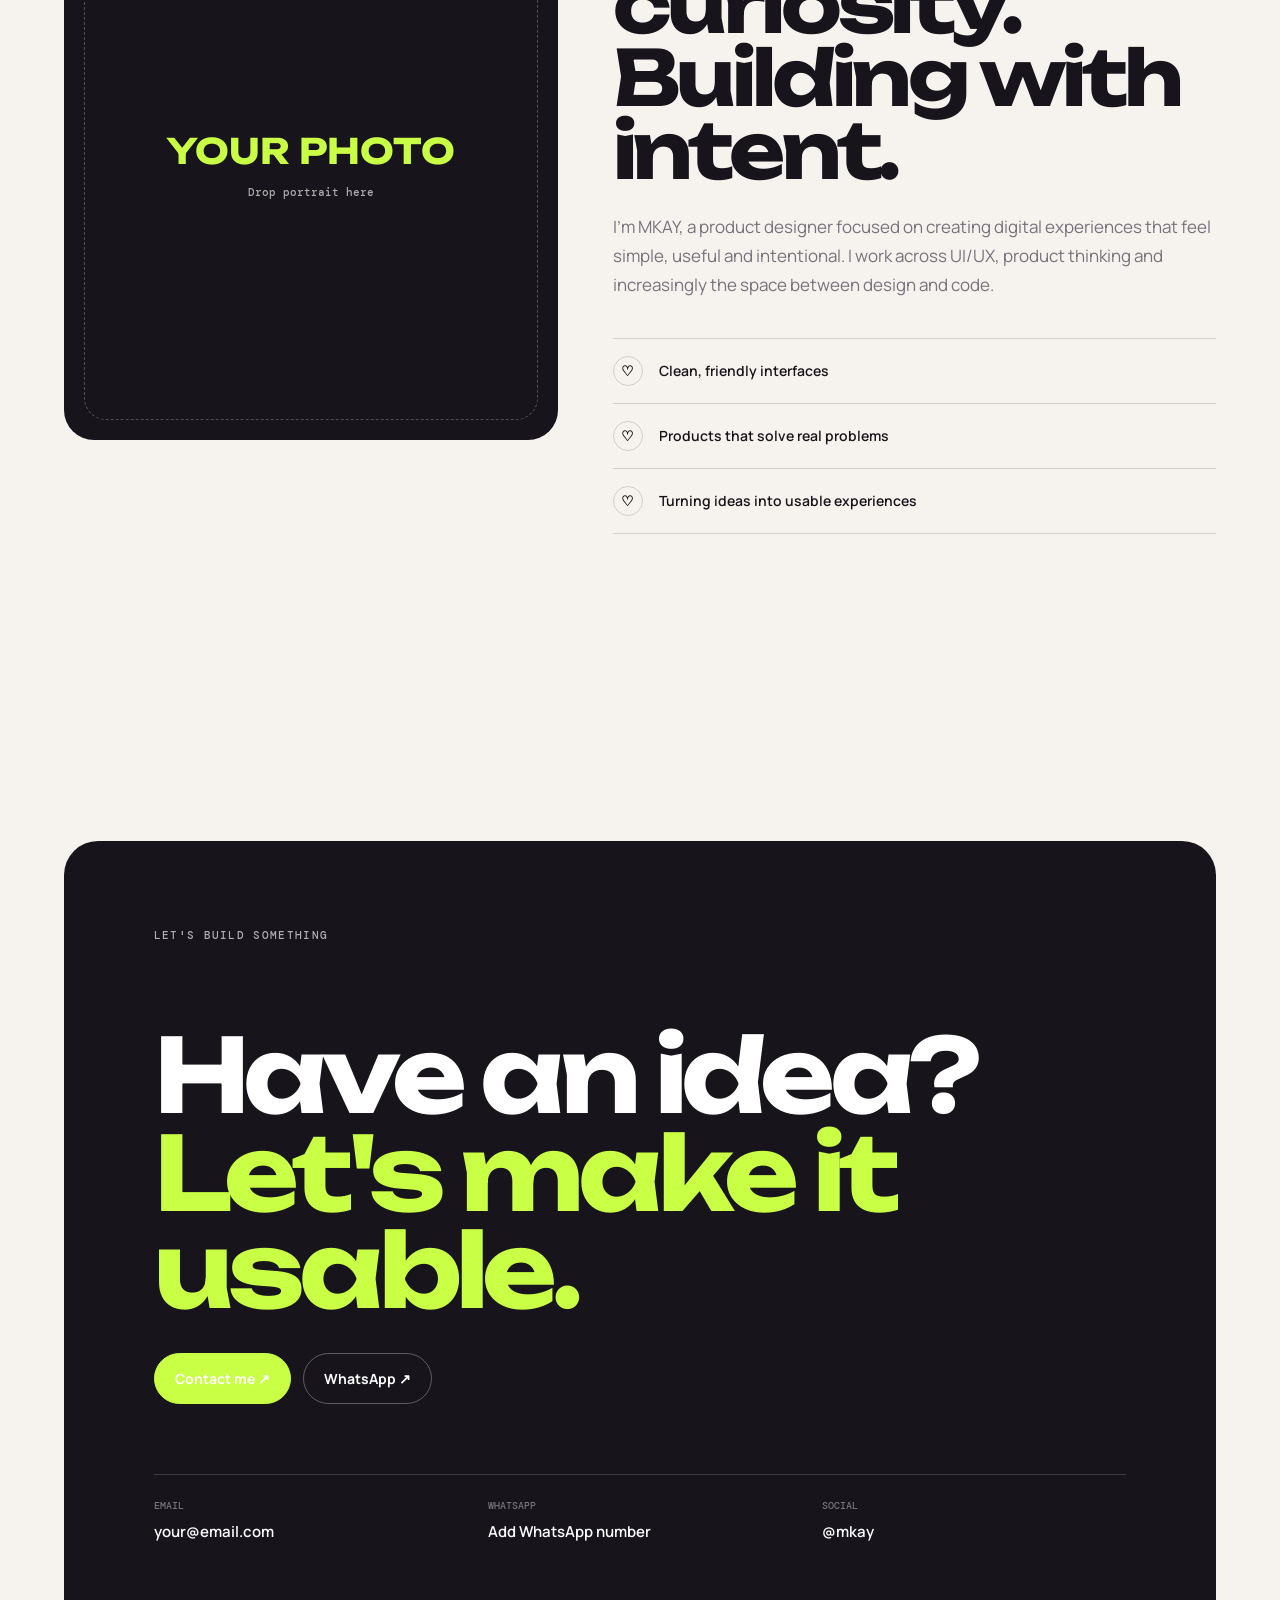
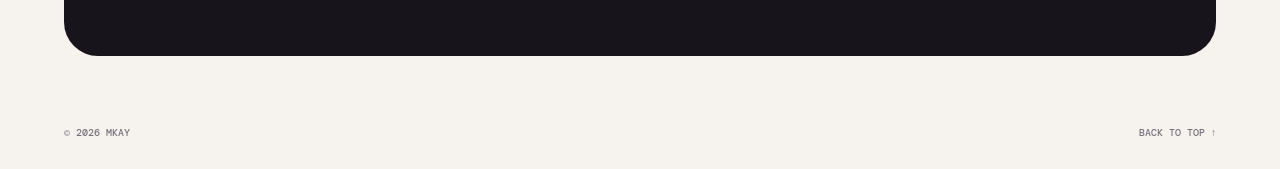
==== commit b3a52dd5: "Add Energize case study and live demo Monochrome React rebuild of the Energize fitness platform, bui" ====
--- a/index.html
+++ b/index.html
@@ -953,16 +953,19 @@
                 </div>
                 <span class="project-arrow">↗</span>
               </div></a
-            ><a class="project reveal scale" href="#"
+            ><a class="project reveal scale" href="energize.html"
               ><div class="project-visual">
-                <div class="placeholder">
-                  <b>ENERGIZE</b><span>Drop project screenshot here</span>
-                </div>
+                <img
+                  src="images/energize/m-home.jpg"
+                  alt="Energize home page: Pick your lane, with eight black goal lanes"
+                  loading="lazy"
+                  style="width: 100%; height: 100%; object-fit: cover; object-position: top center; display: block"
+                />
               </div>
               <div class="project-info">
                 <div>
                   <div class="project-name">Energize</div>
-                  <div class="project-cat">Web design</div>
+                  <div class="project-cat">Fitness · Product design + React</div>
                 </div>
                 <span class="project-arrow">↗</span>
               </div></a
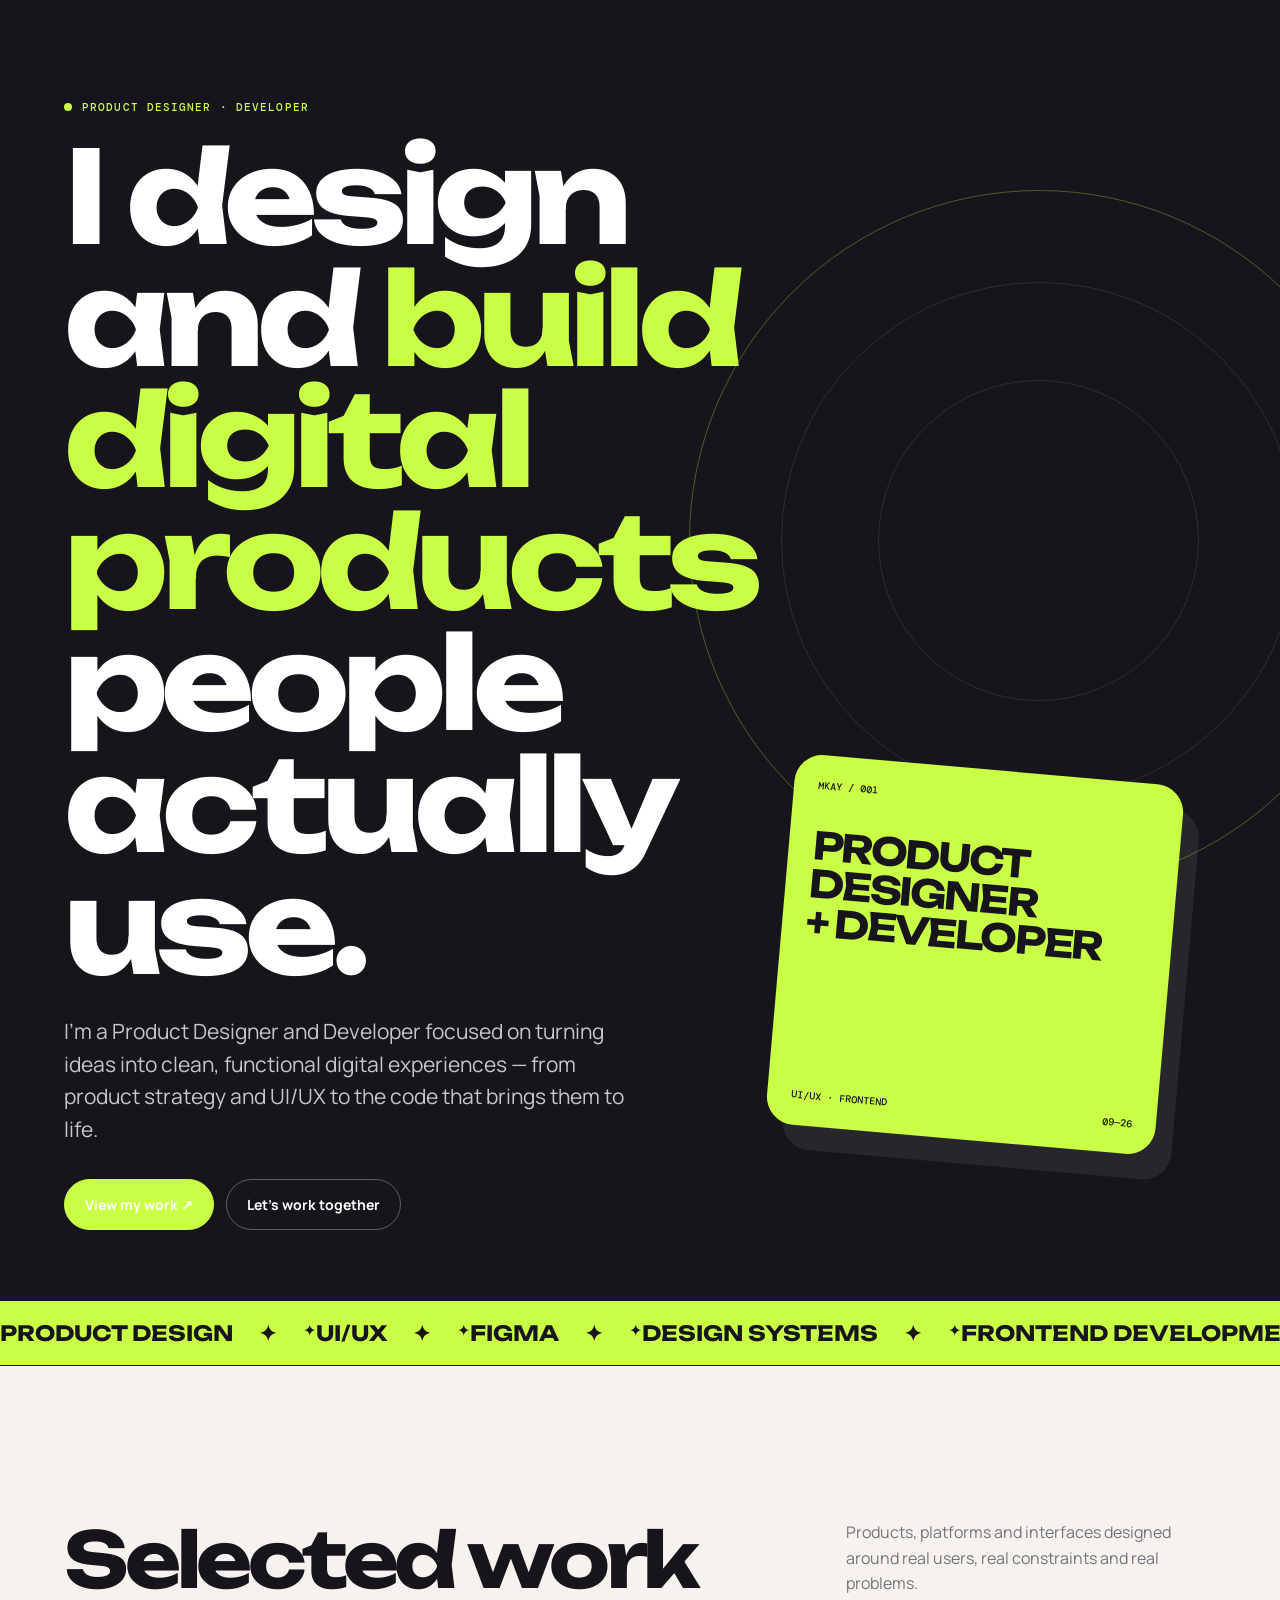
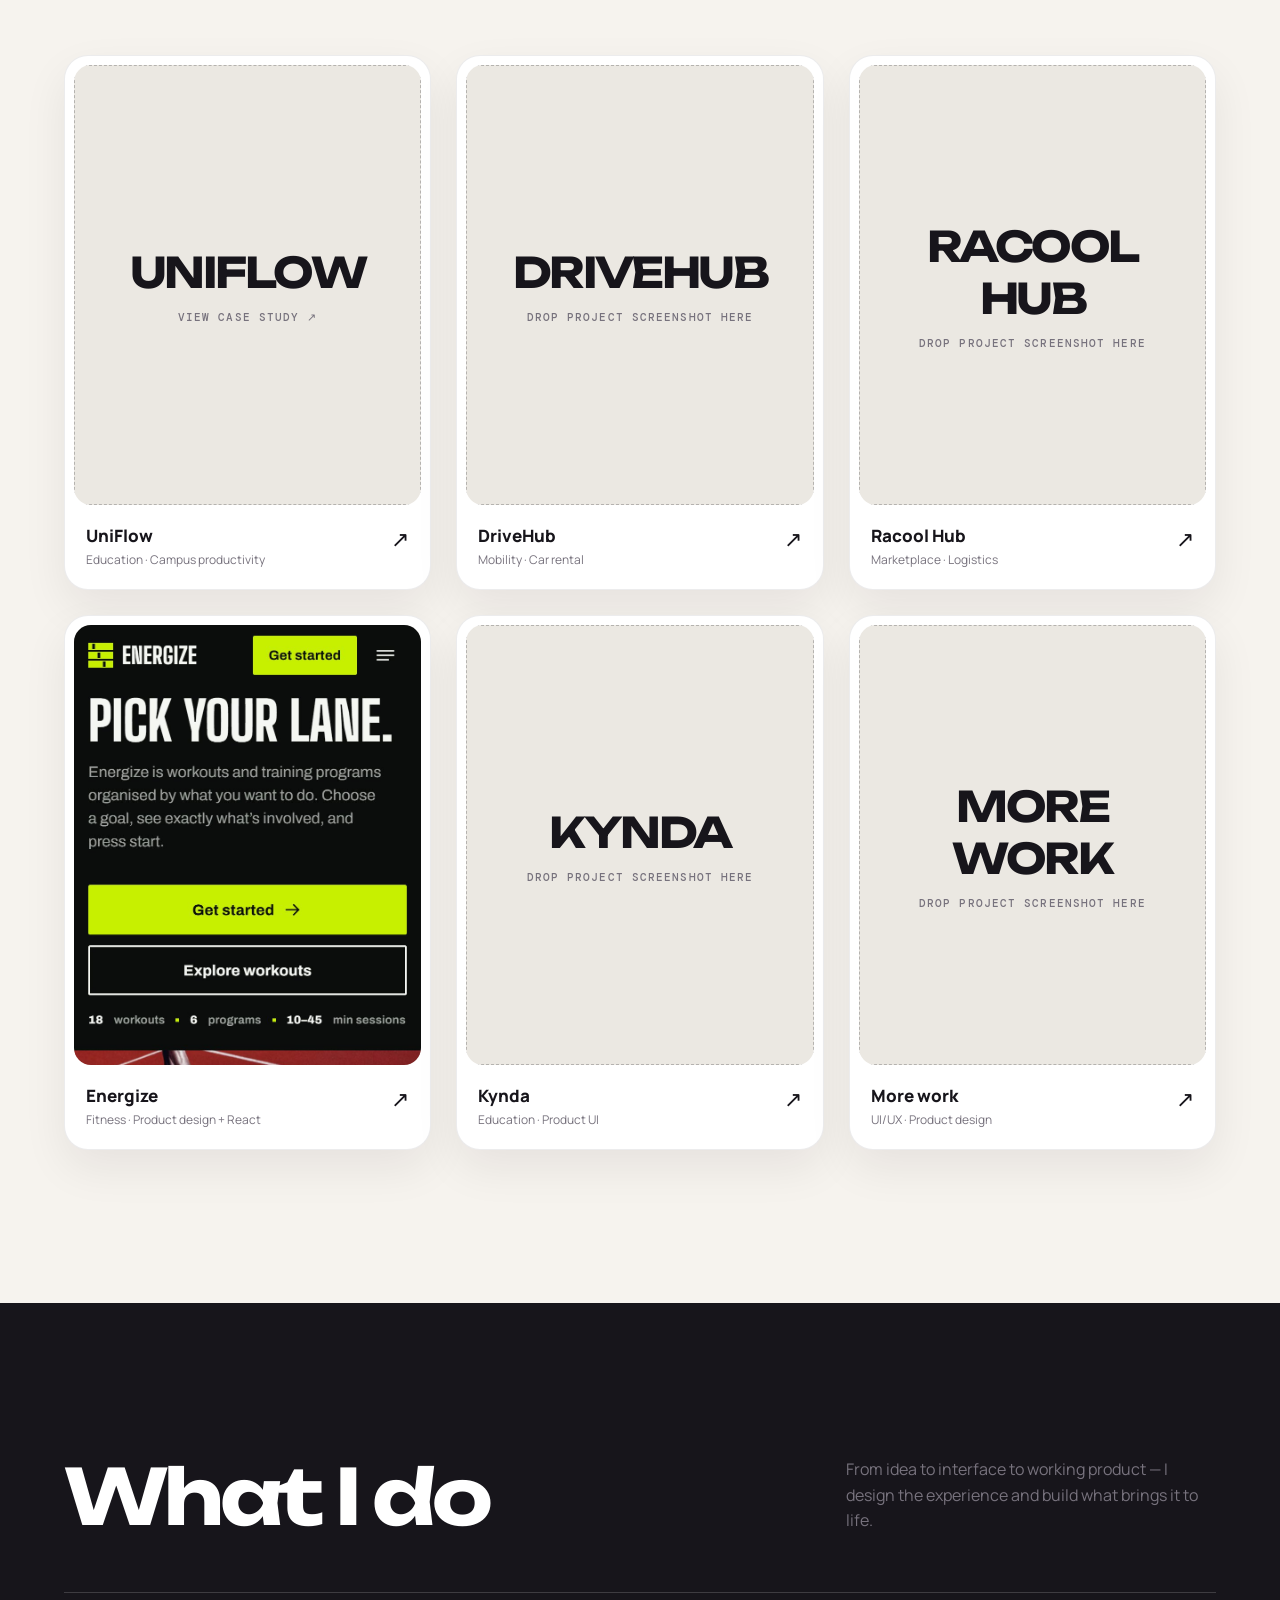
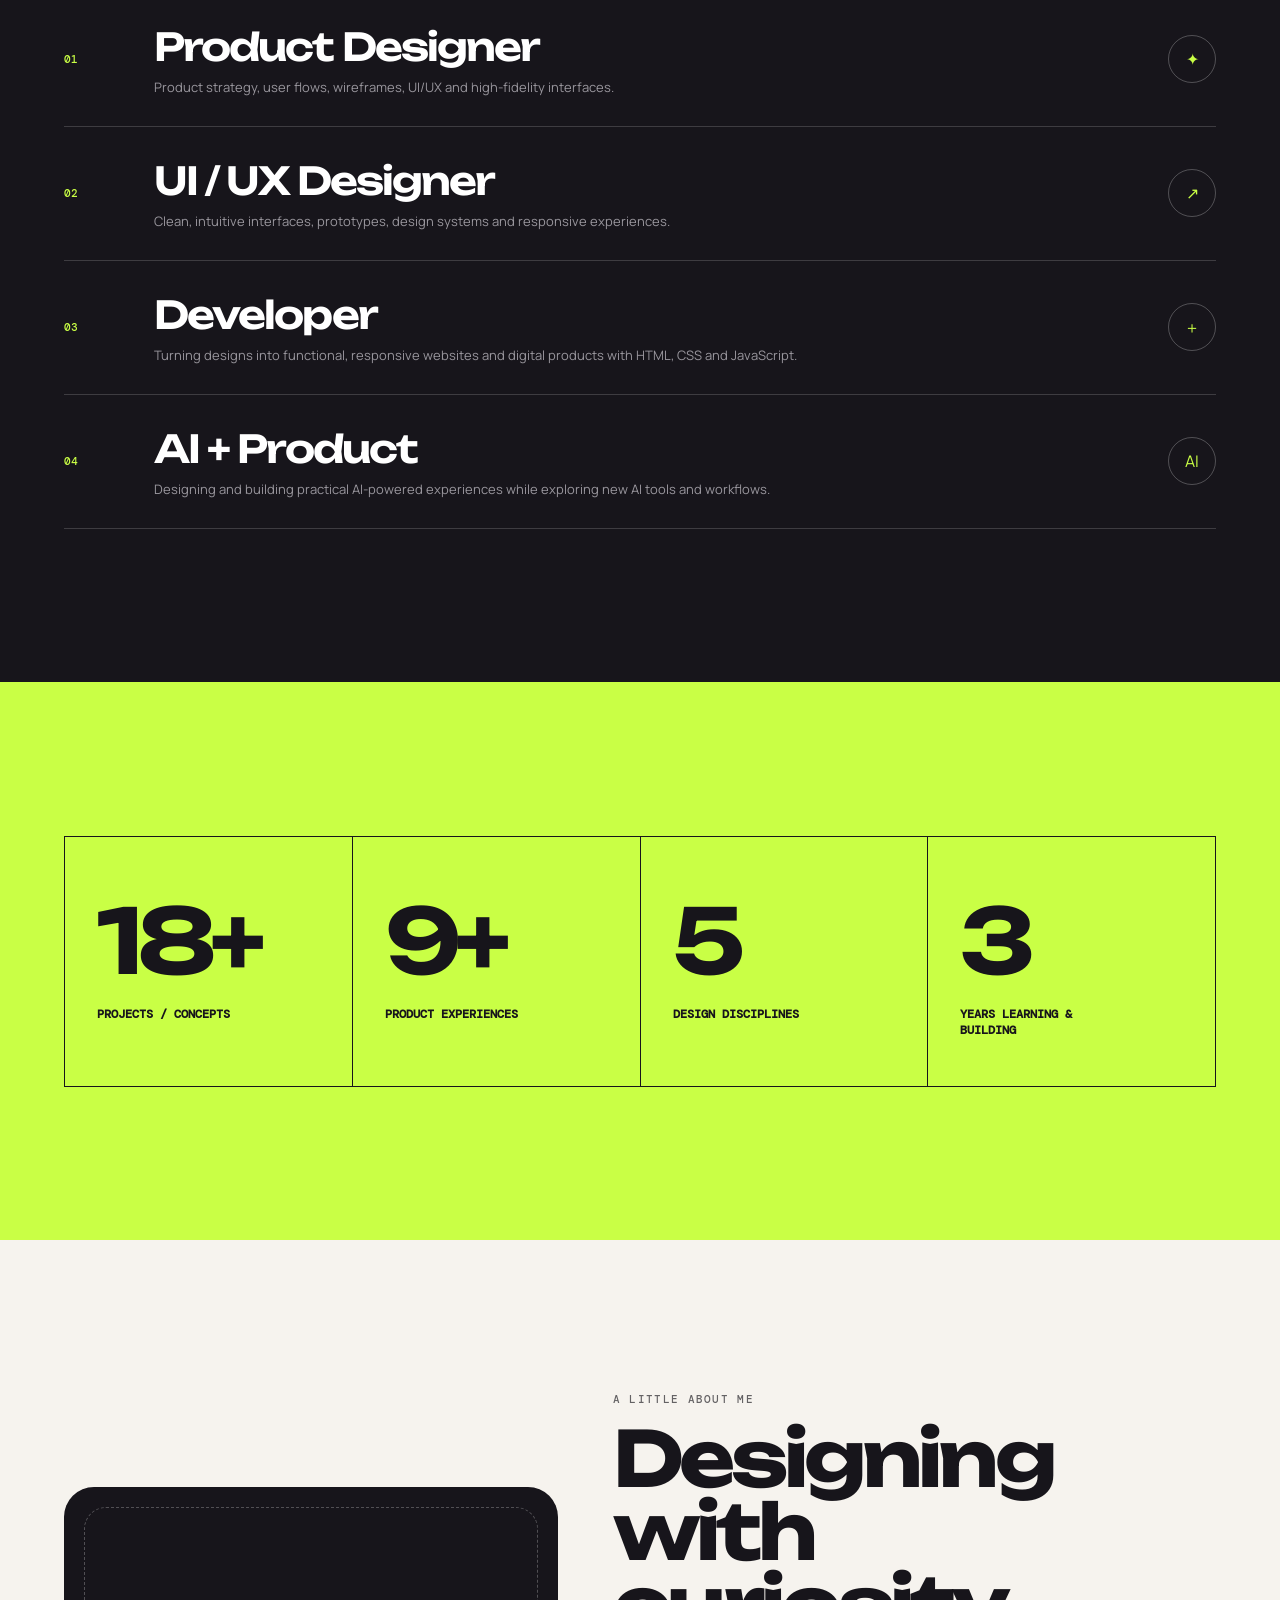
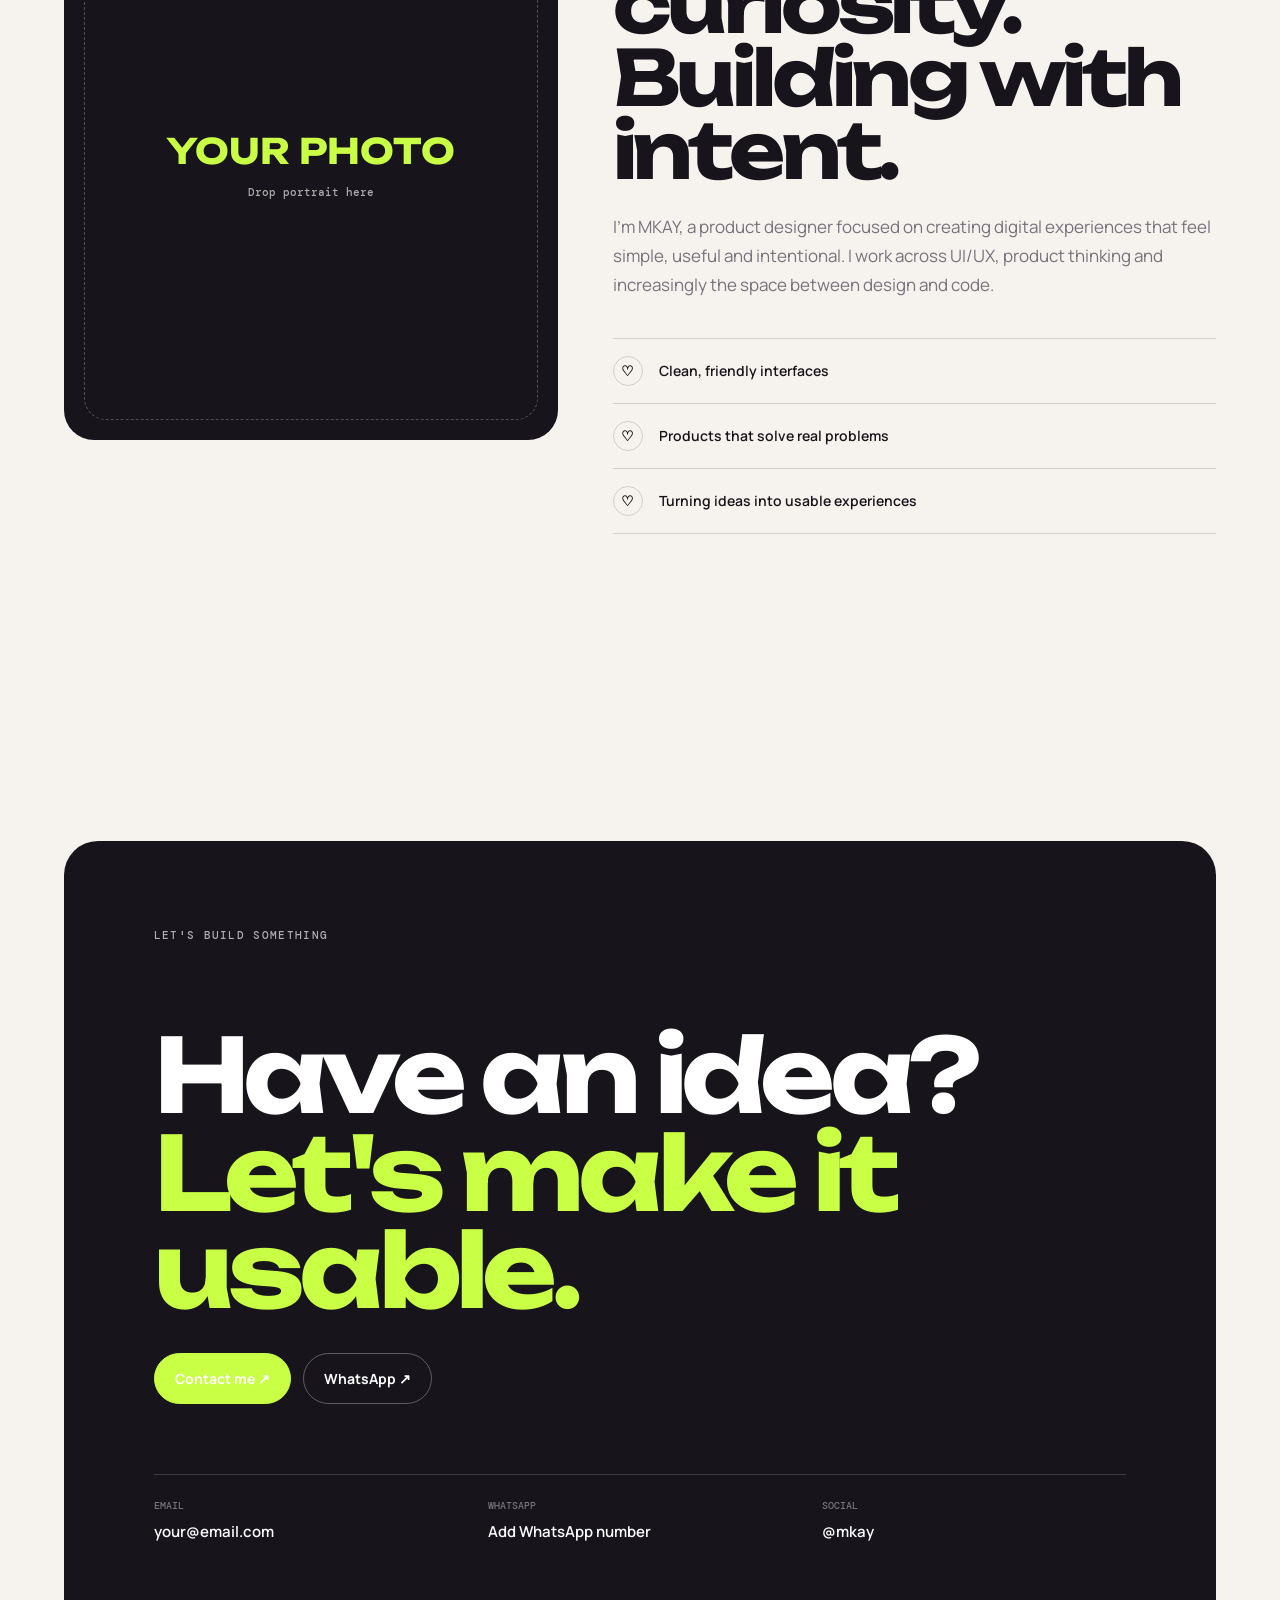
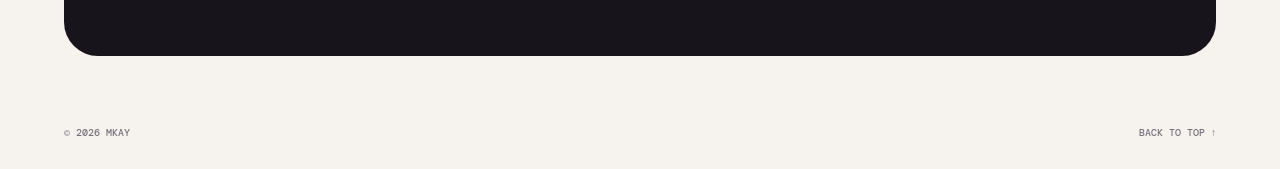
==== commit 9bf7574e: "Energize: charcoal + electric lime palette Co-Authored-By: Claude Opus 5.5 <noreply@anthropic.com>" ====
--- a/index.html
+++ b/index.html
@@ -957,7 +957,7 @@
               ><div class="project-visual">
                 <img
                   src="images/energize/m-home.jpg"
-                  alt="Energize home page: Pick your lane, with eight black goal lanes"
+                  alt="Energize home page: Pick your lane, with eight graphite goal lanes"
                   loading="lazy"
                   style="width: 100%; height: 100%; object-fit: cover; object-position: top center; display: block"
                 />
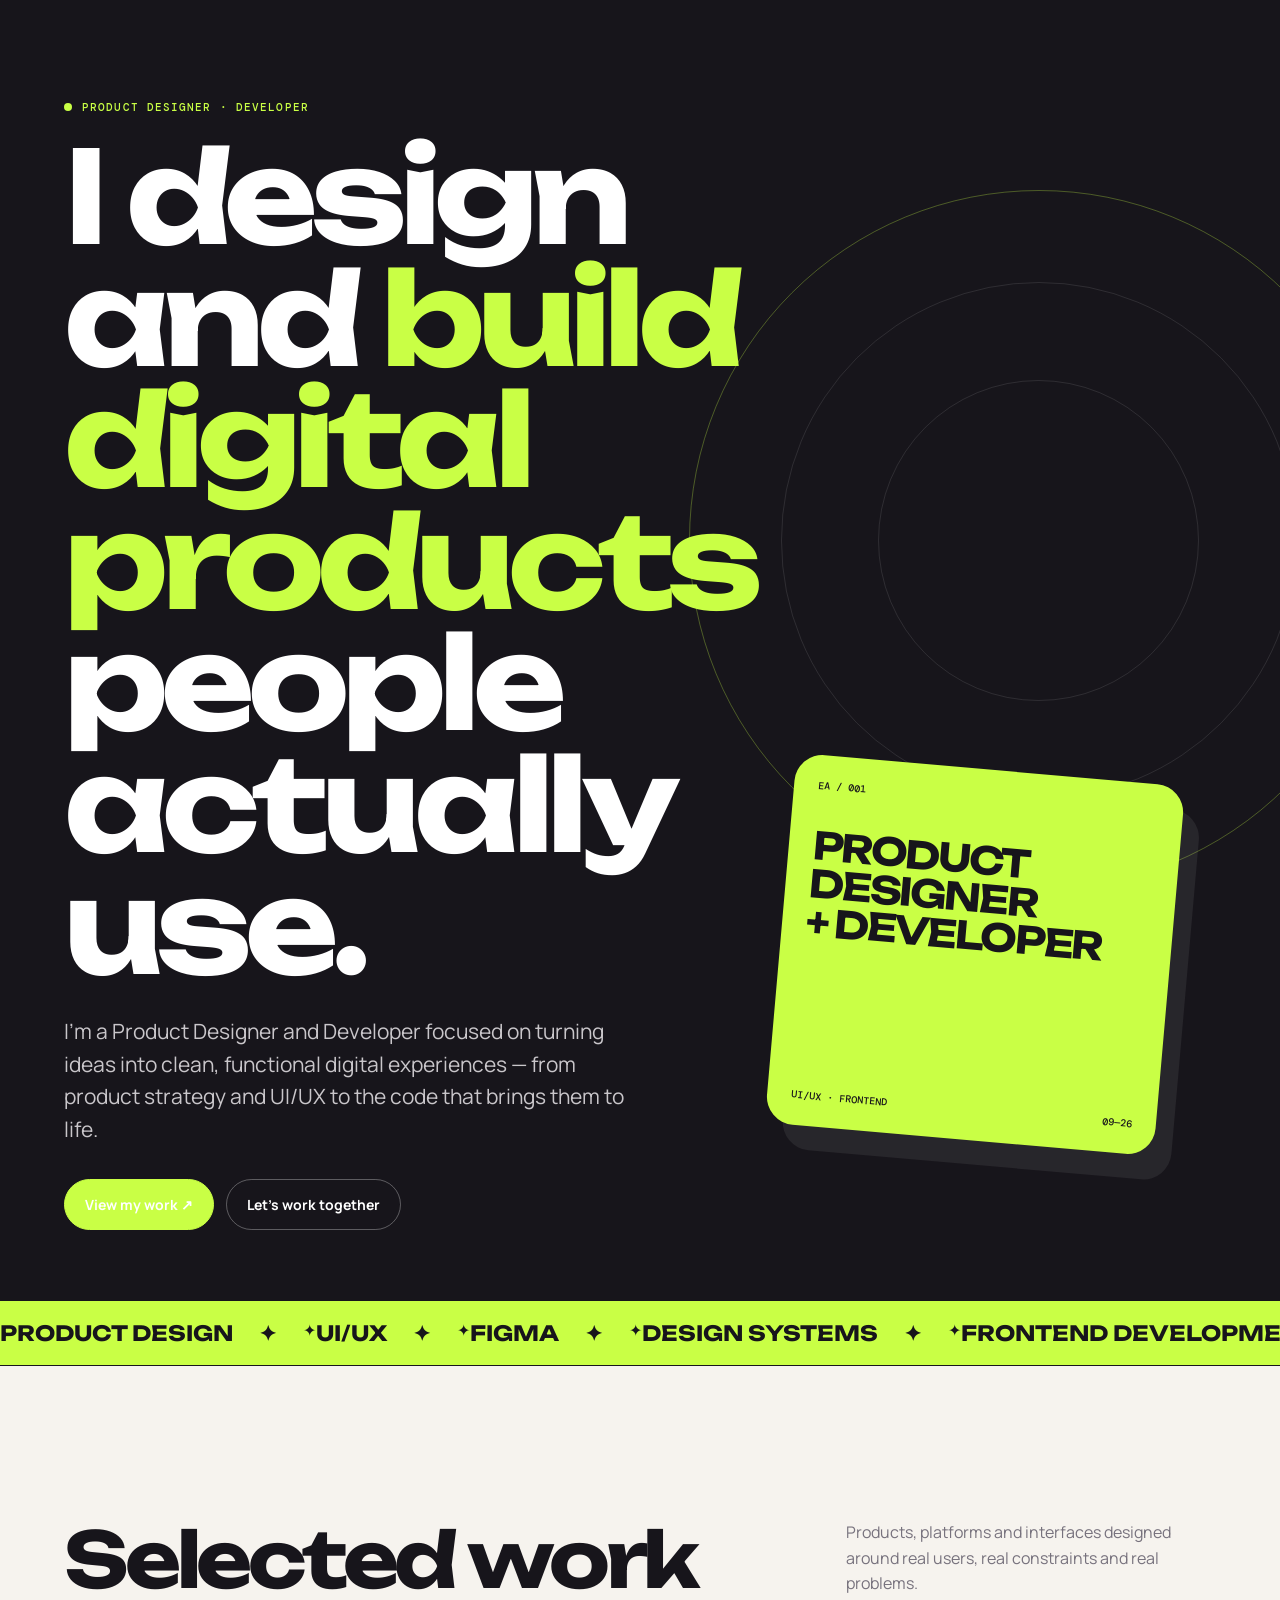
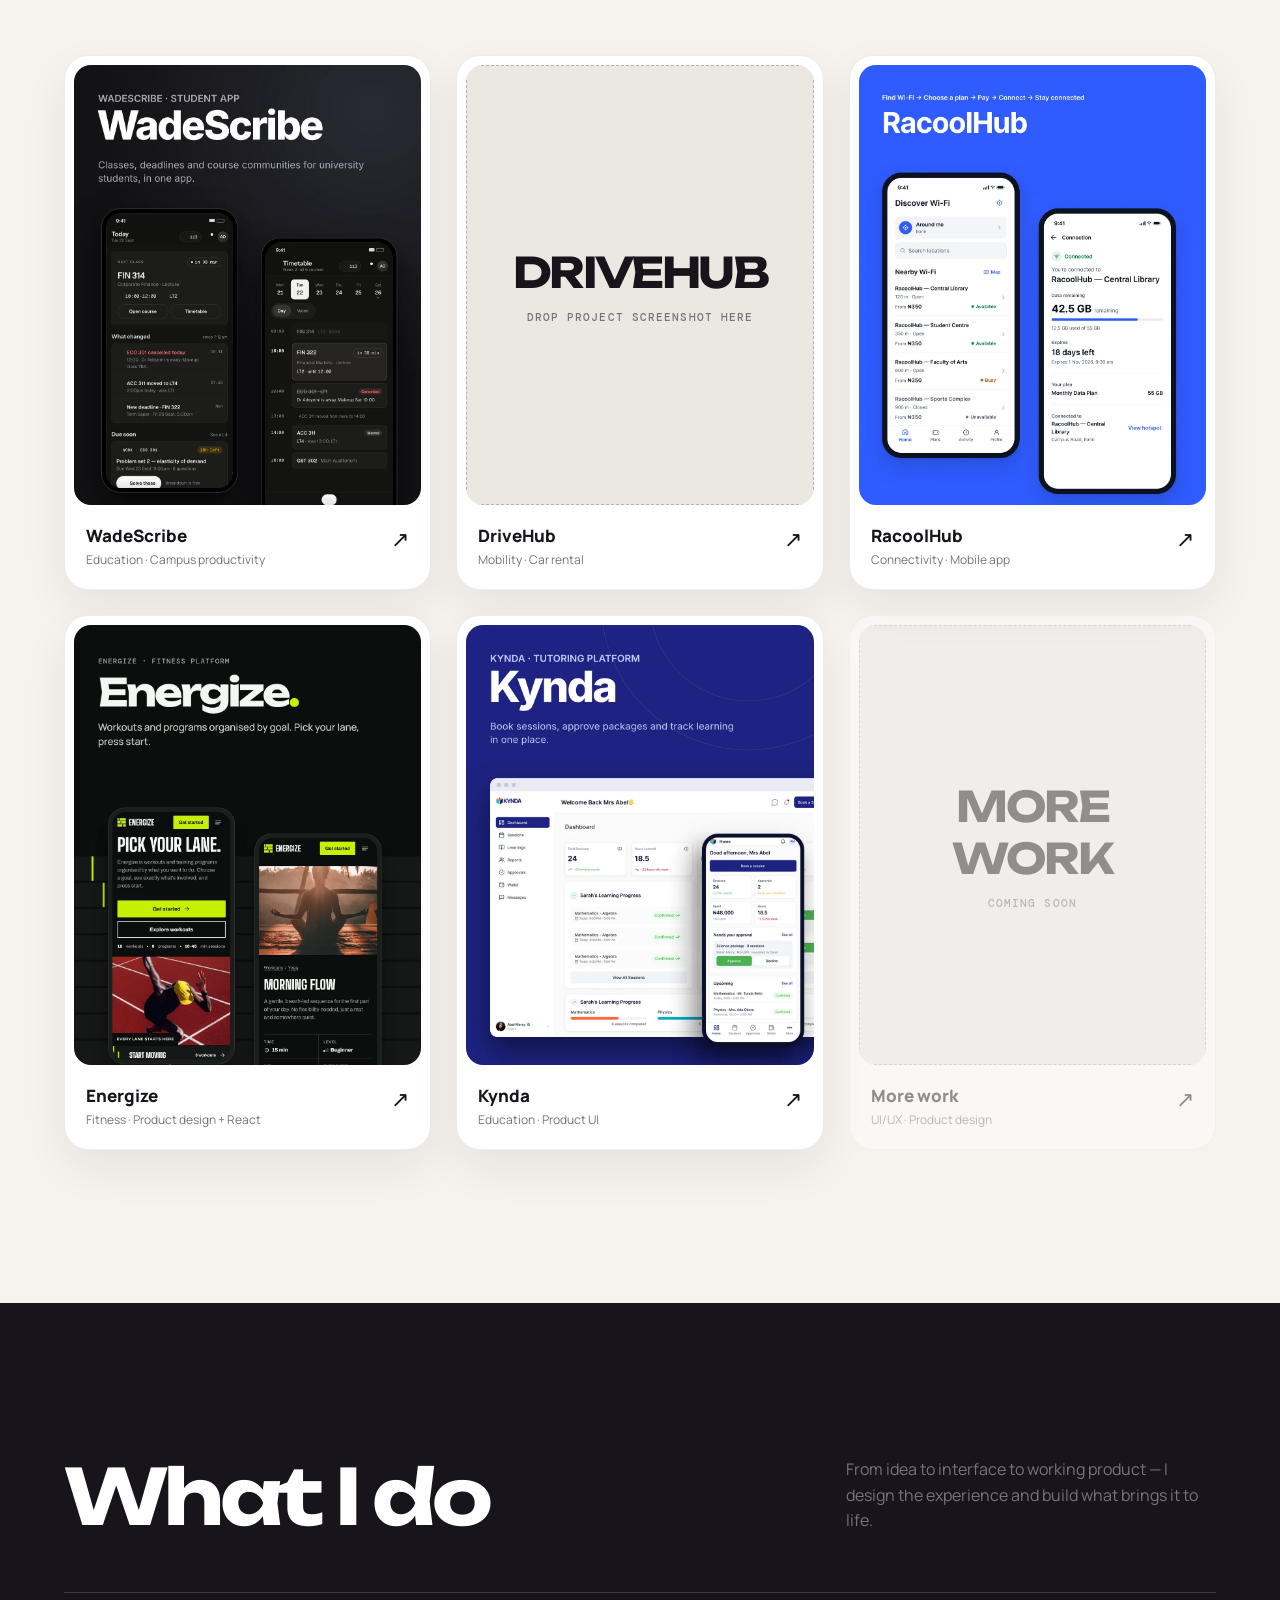
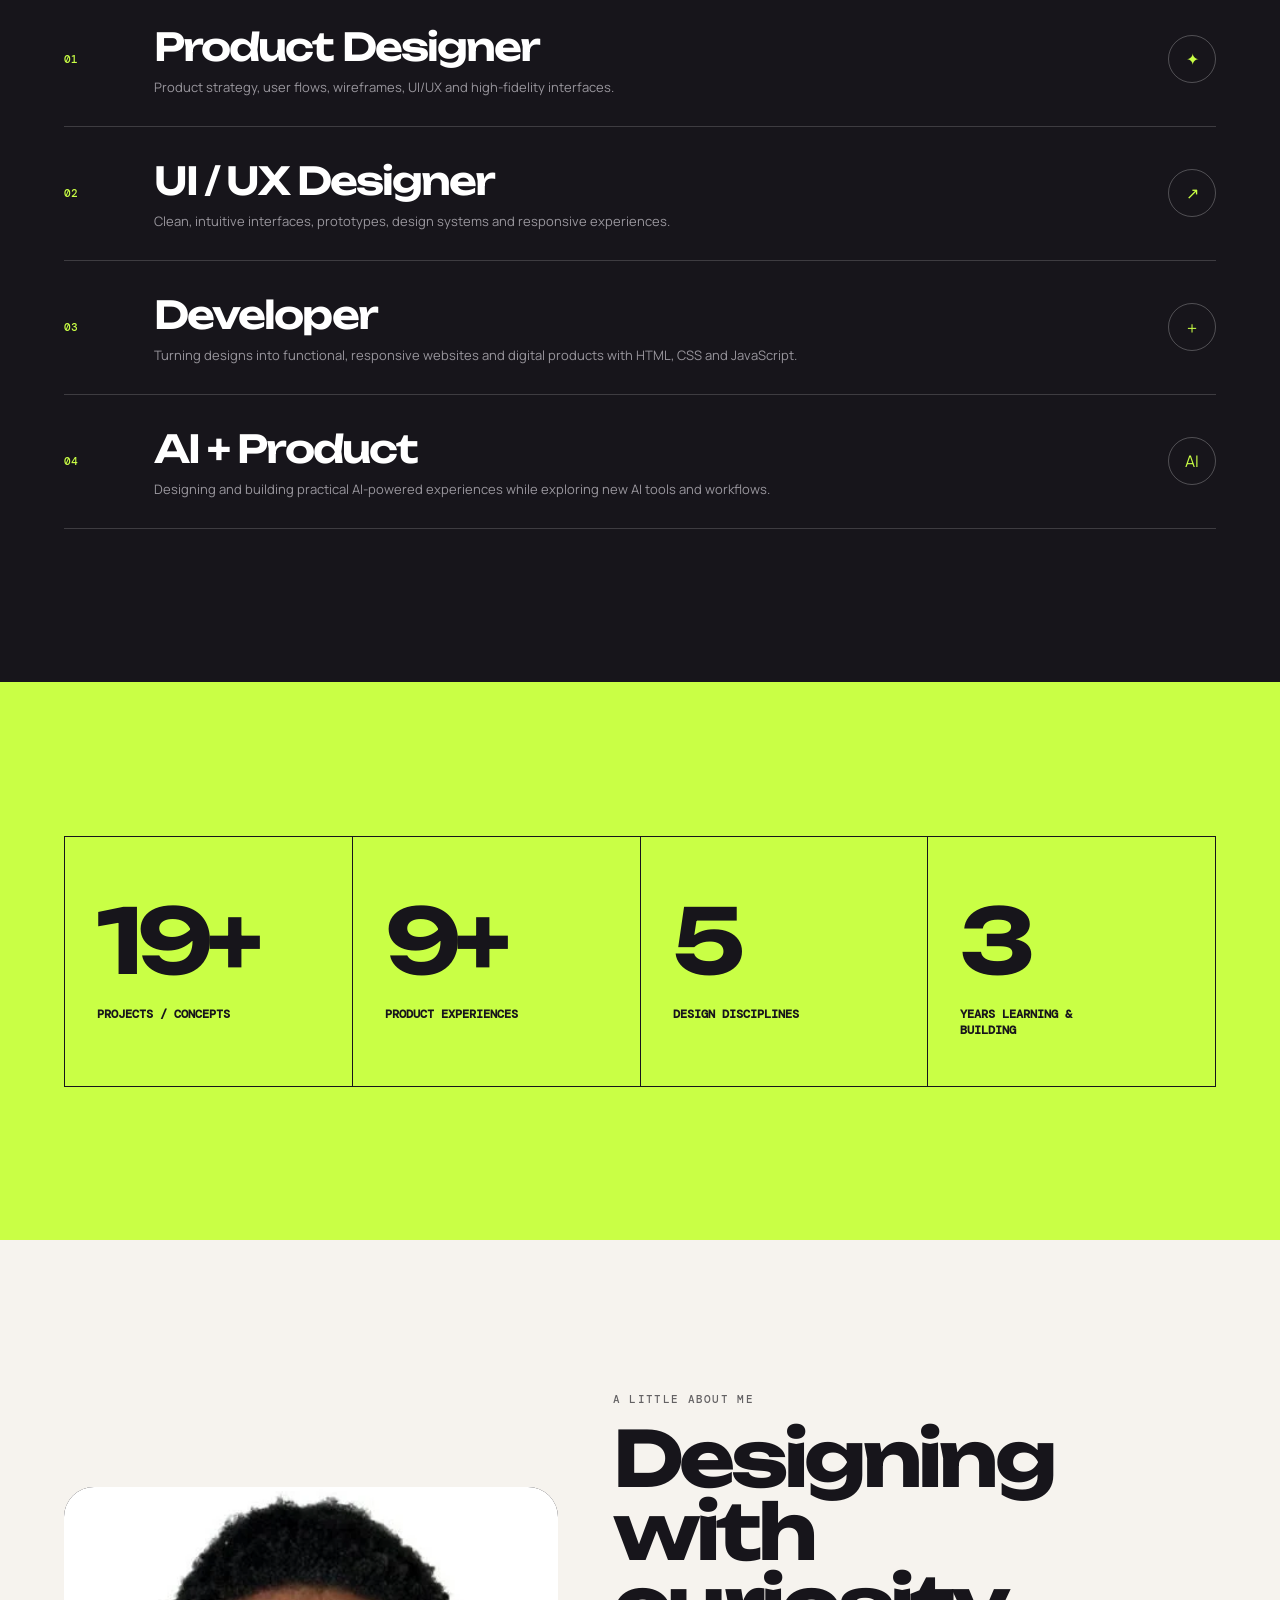
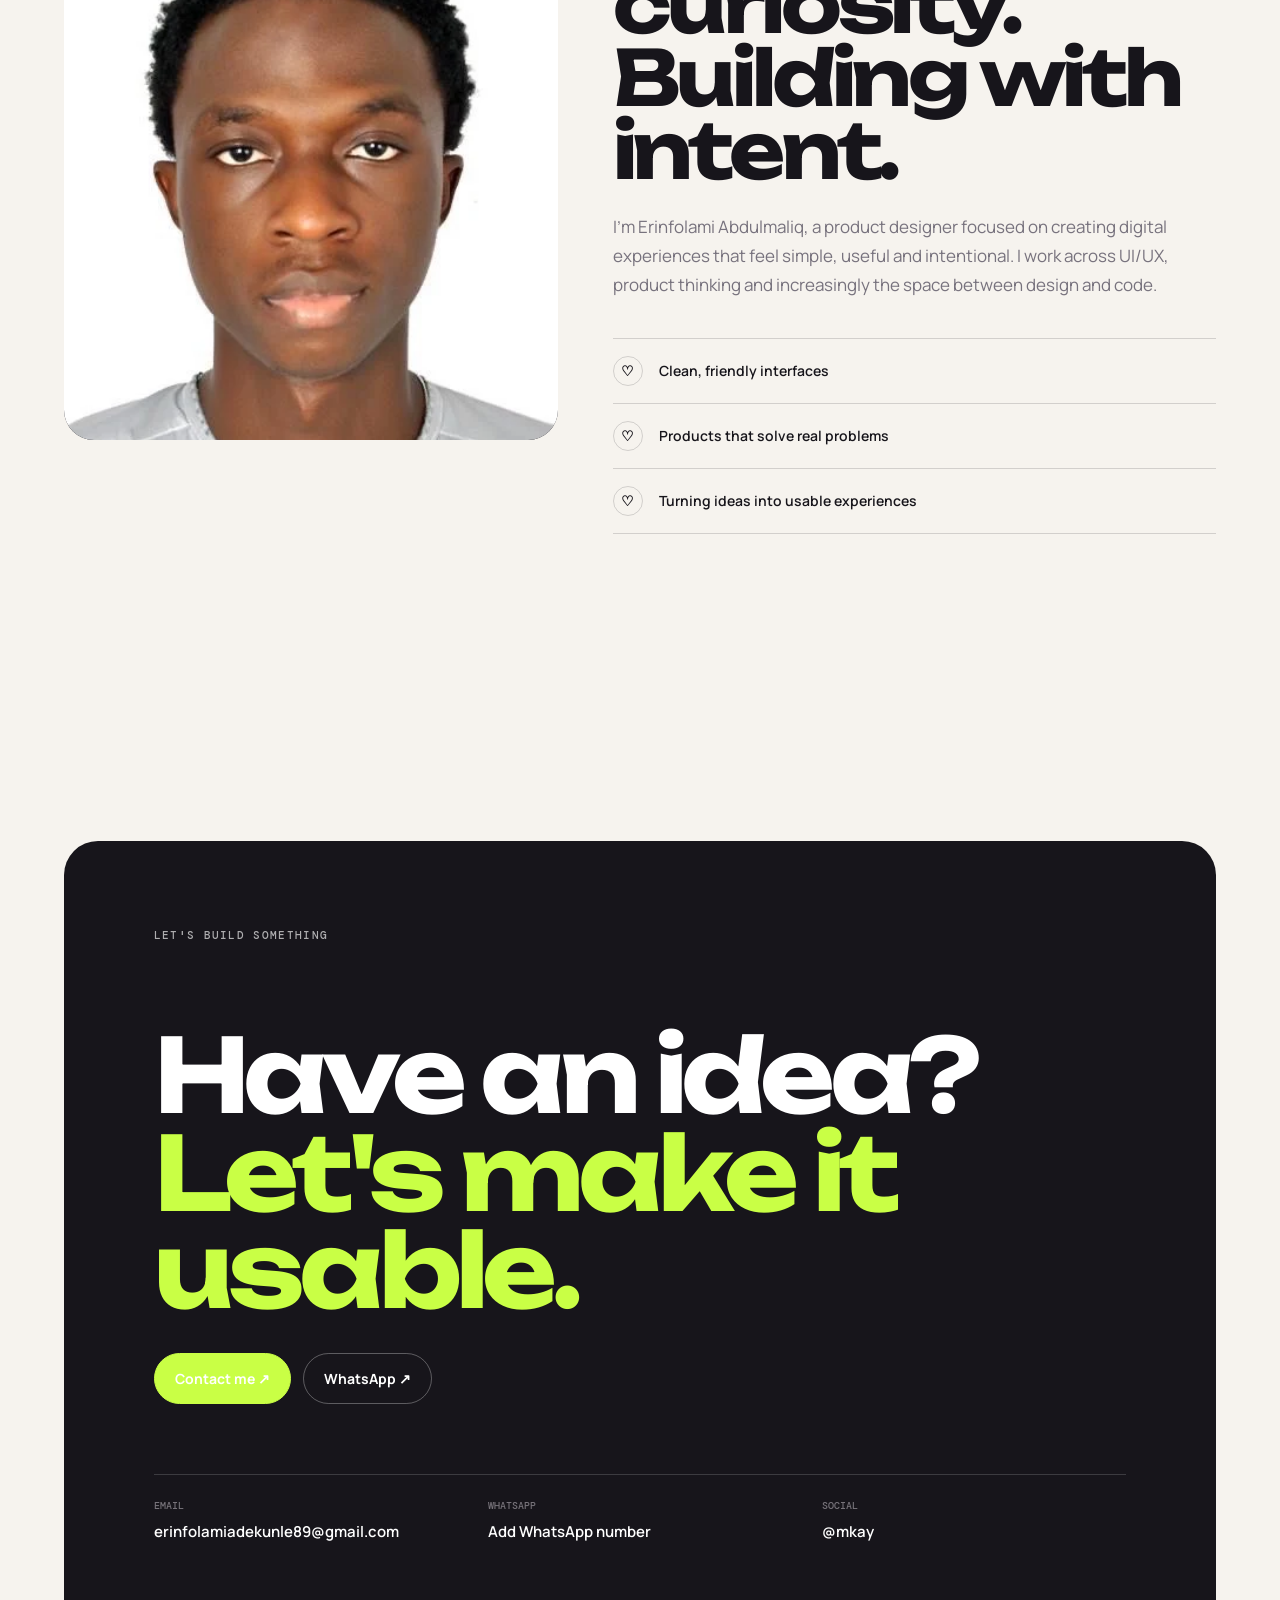
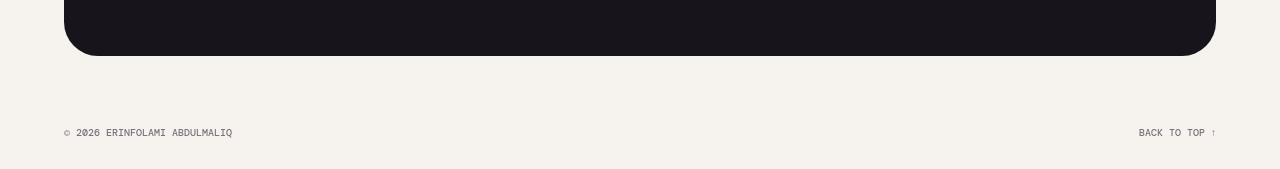
==== commit 13ce1d3d: "Sync repo with live Netlify site and add Energize Brings the repo up to date with the deployed portf" ====
--- a/index.html
+++ b/index.html
@@ -2,9 +2,9 @@
 <html lang="en">
   <head>
     <meta charset="utf-8" />
-    <meta name="viewport" content="width=device-width,initial-scale=1" />
-    <meta name="description" content="MKAY — Product Designer" />
-    <title>MKAY — Product Designer</title>
+<meta name="viewport" content="width=device-width,initial-scale=1" />
+    <meta name="description" content="Erinfolami Abdulmaliq — Product Designer" />
+    <title>Erinfolami Abdulmaliq — Product Designer</title>
     <style>
       @import url("https://fonts.googleapis.com/css2?family=DM+Mono:wght@400;500&family=Manrope:wght@400;500;600;700;800&family=Unbounded:wght@500;600;700;800&display=swap");
       :root {
@@ -178,6 +178,9 @@
         color: #aaa;
         font-size: 10px;
       }
+      main {
+        overflow-x: clip;
+      }
       section {
         position: relative;
         padding: clamp(92px, 12vw, 170px) var(--g);
@@ -425,6 +428,13 @@
         border-radius: 17px;
         overflow: hidden;
         background: #e8e4de;
+      }
+      .project-visual img {
+        width: 100%;
+        height: 100%;
+        object-fit: cover;
+        object-position: top;
+        display: block;
       }
       .placeholder {
         width: 100%;
@@ -804,11 +814,42 @@
         margin: 0 !important;
         transform: none !important;
       }
+      .project.disabled {
+        opacity: 0.45;
+        filter: grayscale(1);
+        cursor: not-allowed;
+        box-shadow: none;
+      }
+      .project.disabled:hover {
+        transform: none;
+        box-shadow: none;
+      }
+      .about-photo {
+        display: block;
+        width: 100%;
+        height: 100%;
+        object-fit: cover;
+        object-position: center 30%;
+      }
+      .logo,
+      .nav-cta,
+      .nav-links .back {
+        white-space: nowrap;
+      }
+      @media (max-width: 380px) {
+        .logo {
+          font-size: 12px;
+        }
+        .nav-cta,
+        .nav-links .back {
+          font-size: 12px;
+        }
+      }
     </style>
   </head>
   <body>
     <header class="nav" id="nav">
-      <a class="logo" href="#top"><span class="logo-dot"></span>MKAY</a>
+      <a class="logo" href="#top"><span class="logo-dot"></span>Erinfolami Abdulmaliq</a>
       <nav class="nav-links">
         <a href="#work">Work</a><a href="#about">About</a
         ><a href="#services">Services</a>
@@ -829,7 +870,7 @@
           role="menu"
           aria-hidden="true"
         >
-          <a href="mailto:your@email.com" role="menuitem"
+          <a href="mailto:erinfolamiadekunle89@gmail.com" role="menuitem"
             ><span class="contact-icon">✉</span
             ><span
               ><strong>Email me</strong><small>Send me an email</small></span
@@ -869,7 +910,7 @@
           <div aria-hidden="true">
             <div class="hero-orb"></div>
             <div class="hero-card">
-              <div class="mini">MKAY / 001</div>
+              <div class="mini">EA / 001</div>
               <strong>PRODUCT<br />DESIGNER<br />+ DEVELOPER</strong>
               <div class="bottom">
                 <span>UI/UX · FRONTEND</span><span>09—26</span>
@@ -914,15 +955,18 @@
             </p>
           </div>
           <div class="projects">
-            <a class="project reveal scale" href="uniflow.html"
-              ><div class="project-visual">
-                <div class="placeholder">
-                  <b>UNIFLOW</b><span>View case study ↗</span>
-                </div>
+            <a class='project reveal scale' href='/wadescribe'><div class="project-visual">
+                <img
+                  src="images/wadescribe-cover.webp"
+                  alt="WadeScribe app screens: Today home and the class timetable"
+                  width="1080"
+                  height="1350"
+                  loading="lazy"
+                />
               </div>
               <div class="project-info">
                 <div>
-                  <div class="project-name">UniFlow</div>
+                  <div class="project-name">WadeScribe</div>
                   <div class="project-cat">Education · Campus productivity</div>
                 </div>
                 <span class="project-arrow">↗</span>
@@ -940,26 +984,29 @@
                 </div>
                 <span class="project-arrow">↗</span>
               </div></a
-            ><a class="project reveal scale" href="#"
-              ><div class="project-visual">
-                <div class="placeholder">
-                  <b>RACOOL HUB</b><span>Drop project screenshot here</span>
-                </div>
+            ><a class='project reveal scale' href='/racoolhub'><div class="project-visual">
+                <img
+                  src="images/racoolhub-cover.webp"
+                  alt="RacoolHub app screens: Discover Wi-Fi and an active connection"
+                  width="1080"
+                  height="1350"
+                  loading="lazy"
+                />
               </div>
               <div class="project-info">
                 <div>
-                  <div class="project-name">Racool Hub</div>
-                  <div class="project-cat">Marketplace · Logistics</div>
+                  <div class="project-name">RacoolHub</div>
+                  <div class="project-cat">Connectivity · Mobile app</div>
                 </div>
                 <span class="project-arrow">↗</span>
               </div></a
-            ><a class="project reveal scale" href="energize.html"
-              ><div class="project-visual">
+            ><a class='project reveal scale' href='/energize'><div class="project-visual">
                 <img
-                  src="images/energize/m-home.jpg"
-                  alt="Energize home page: Pick your lane, with eight graphite goal lanes"
+                  src="images/energize-cover.webp"
+                  alt="Energize app screens: Pick your lane home and the Morning Flow workout"
+                  width="1080"
+                  height="1350"
                   loading="lazy"
-                  style="width: 100%; height: 100%; object-fit: cover; object-position: top center; display: block"
                 />
               </div>
               <div class="project-info">
@@ -969,11 +1016,14 @@
                 </div>
                 <span class="project-arrow">↗</span>
               </div></a
-            ><a class="project reveal scale" href="kynda.html"
-              ><div class="project-visual">
-                <div class="placeholder">
-                  <b>KYNDA</b><span>Drop project screenshot here</span>
-                </div>
+            ><a class='project reveal scale' href='/kynda'><div class="project-visual">
+                <img
+                  src="images/kynda-cover.webp"
+                  alt="Kynda parent home screen with sessions, approvals and upcoming lessons"
+                  width="1080"
+                  height="1350"
+                  loading="lazy"
+                />
               </div>
               <div class="project-info">
                 <div>
@@ -982,10 +1032,10 @@
                 </div>
                 <span class="project-arrow">↗</span>
               </div></a
-            ><a class="project reveal scale" href="#"
+            ><div class="project reveal scale disabled" aria-disabled="true"
               ><div class="project-visual">
                 <div class="placeholder">
-                  <b>MORE WORK</b><span>Drop project screenshot here</span>
+                  <b>MORE WORK</b><span>Coming soon</span>
                 </div>
               </div>
               <div class="project-info">
@@ -994,7 +1044,7 @@
                   <div class="project-cat">UI/UX · Product design</div>
                 </div>
                 <span class="project-arrow">↗</span>
-              </div></a
+              </div></div
             >
           </div>
         </div>
@@ -1081,9 +1131,14 @@
       <section class="about" id="about">
         <div class="container about-grid">
           <div class="about-visual reveal left">
-            <div class="about-placeholder">
-              <b>YOUR PHOTO</b><span>Drop portrait here</span>
-            </div>
+            <img
+              class="about-photo"
+              src="images/mkay-portrait.webp"
+              alt="Portrait of Erinfolami Abdulmaliq"
+              width="420"
+              height="540"
+              loading="lazy"
+            />
           </div>
           <div class="about-copy reveal right">
             <div class="eyebrow">A little about me</div>
@@ -1091,7 +1146,7 @@
               Designing with curiosity. Building with intent.
             </h2>
             <p>
-              I'm MKAY, a product designer focused on creating digital
+              I'm Erinfolami Abdulmaliq, a product designer focused on creating digital
               experiences that feel simple, useful and intentional. I work
               across UI/UX, product thinking and increasingly the space between
               design and code.
@@ -1121,11 +1176,11 @@
             <div class="hero-actions">
               <a
                 class="btn primary"
-                href="mailto:your@email.com?subject=Project%20enquiry"
+                href="mailto:erinfolamiadekunle89@gmail.com?subject=Project%20enquiry"
                 >Contact me ↗</a
               ><a
                 class="btn secondary"
-                href="?text=Hi%20MKAY%2C%20I'd%20like%20to%20work%20with%20you."
+                href="?text=Hi%20Erinfolami%20Abdulmaliq%2C%20I'd%20like%20to%20work%20with%20you."
                 target="_blank"
                 >WhatsApp ↗</a
               >
@@ -1133,7 +1188,7 @@
             <div class="contact-details">
               <div class="detail">
                 <label>Email</label
-                ><a href="mailto:your@email.com">your@email.com</a>
+                ><a href="mailto:erinfolamiadekunle89@gmail.com">erinfolamiadekunle89@gmail.com</a>
               </div>
               <div class="detail">
                 <label>WhatsApp</label><a href="">Add WhatsApp number</a>
@@ -1147,14 +1202,14 @@
       </section>
     </main>
     <footer class="footer">
-      <span>© 2026 MKAY</span><a href="#top">Back to top ↑</a>
+      <span>© 2026 Erinfolami Abdulmaliq</span><a href="#top">Back to top ↑</a>
     </footer>
     <a
       class="whatsapp"
       id="whatsapp"
-      href="?text=Hi%20MKAY%2C%20I'd%20like%20a%20quote%20for%20a%20project."
+      href="?text=Hi%20Erinfolami%20Abdulmaliq%2C%20I'd%20like%20a%20quote%20for%20a%20project."
       target="_blank"
-      aria-label="Chat with MKAY on WhatsApp"
+      aria-label="Chat with Erinfolami Abdulmaliq on WhatsApp"
       ><svg viewBox="0 0 24 24">
         <path
           d="M20.5 3.5A11.8 11.8 0 0 0 12.1 0C5.6 0 .3 5.3.3 11.8c0 2.1.6 4.1 1.6 5.9L.2 24l6.5-1.7a11.8 11.8 0 0 0 5.4 1.3h.1c6.5 0 11.8-5.3 11.8-11.8 0-3.2-1.3-6.1-3.5-8.3Zm-8.4 18.1h-.1c-1.7 0-3.4-.5-4.8-1.4l-.3-.2-3.8 1 1-3.7-.2-.3a9.8 9.8 0 0 1-1.5-5.2C2.4 6.4 6.8 2 12.1 2c2.6 0 5.1 1 7 2.9s2.9 4.3 2.9 6.9c0 5.4-4.4 9.8-9.9 9.8Zm5.4-7.3c-.3-.2-1.8-.9-2.1-1s-.5-.2-.7.2c-.2.3-.8 1-1 1.2-.2.2-.4.2-.7.1-1.9-.9-3.2-1.6-4.4-3.6-.3-.5.3-.5.9-1.6.1-.2.1-.4 0-.6-.1-.2-.7-1.7-.9-2.3-.2-.6-.5-.5-.7-.5h-.6c-.2 0-.6.1-.9.4-.3.3-1.1 1.1-1.1 2.6s1.1 3 1.3 3.2c.2.2 2.2 3.4 5.4 4.8 2 .9 2.8 1 3.8.8.6-.1 1.8-.7 2-1.4.2-.7.2-1.3.1-1.4-.1-.2-.3-.2-.6-.4Z"
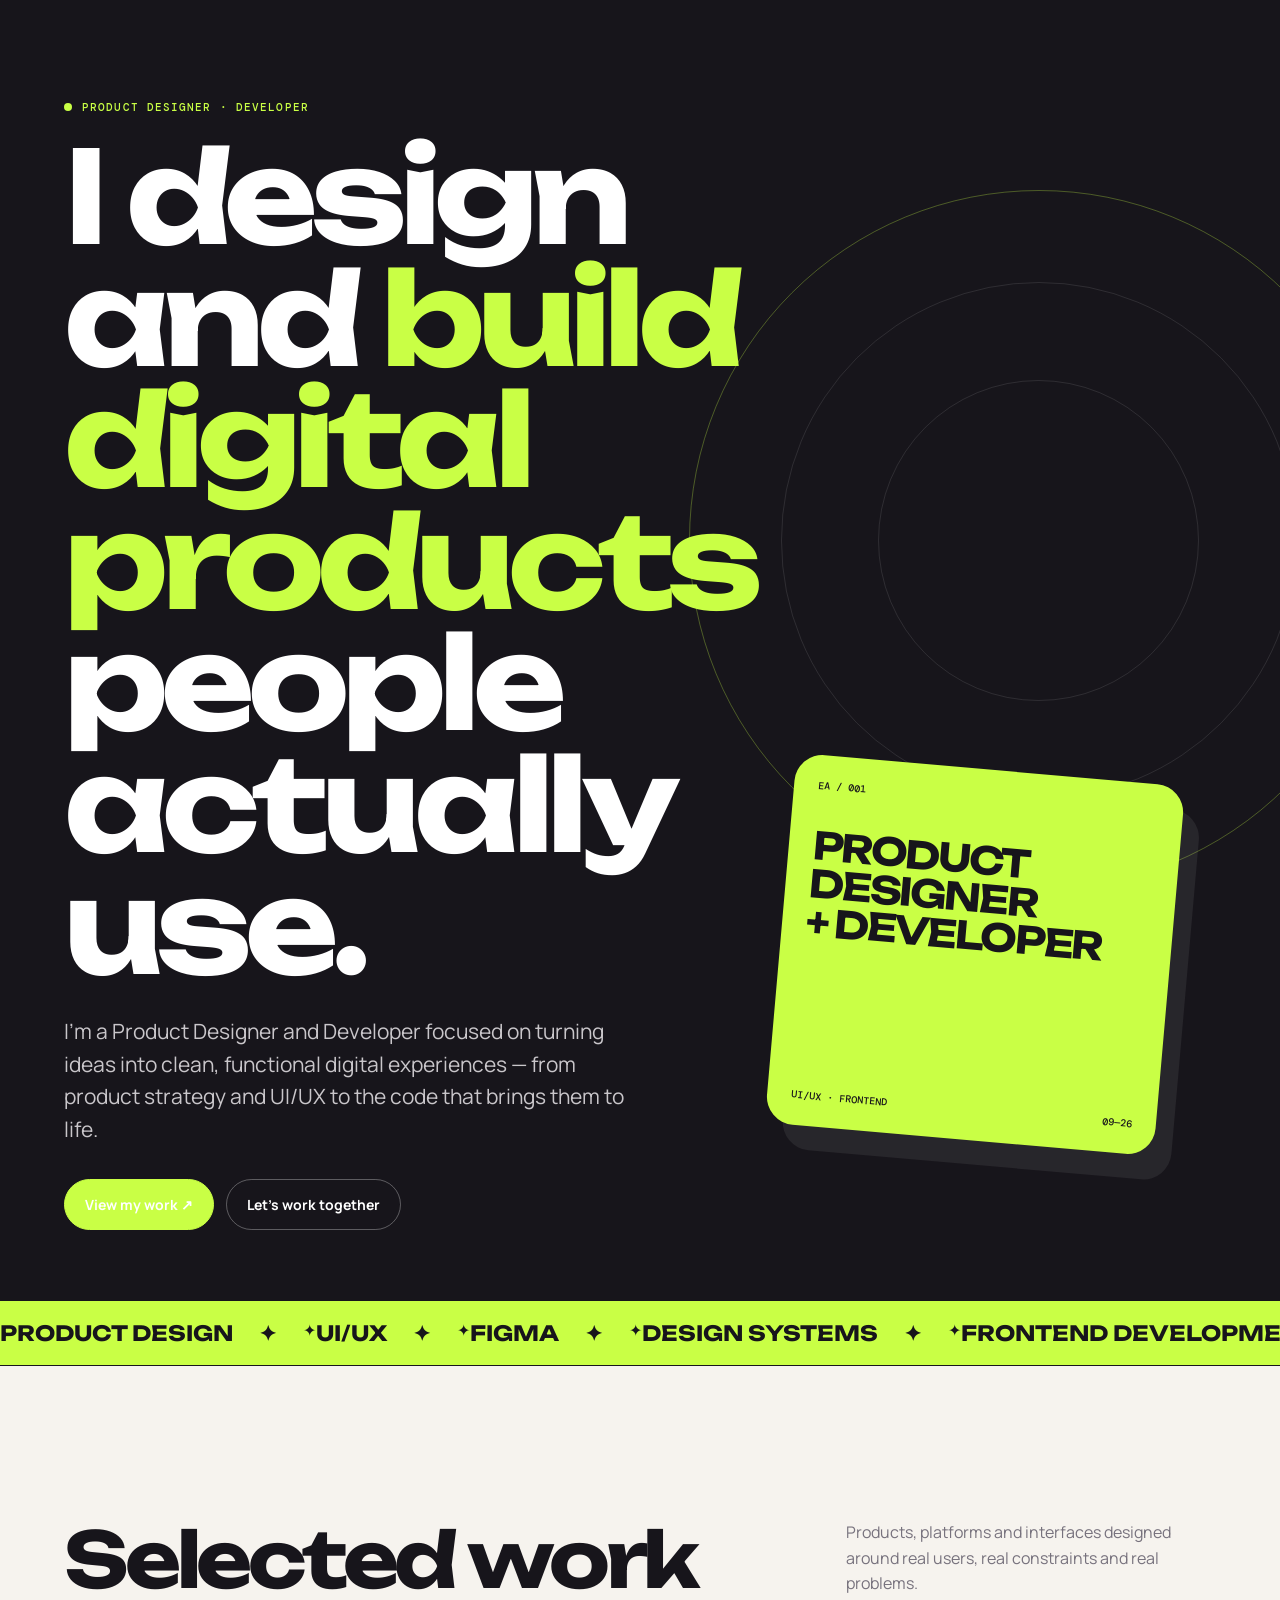
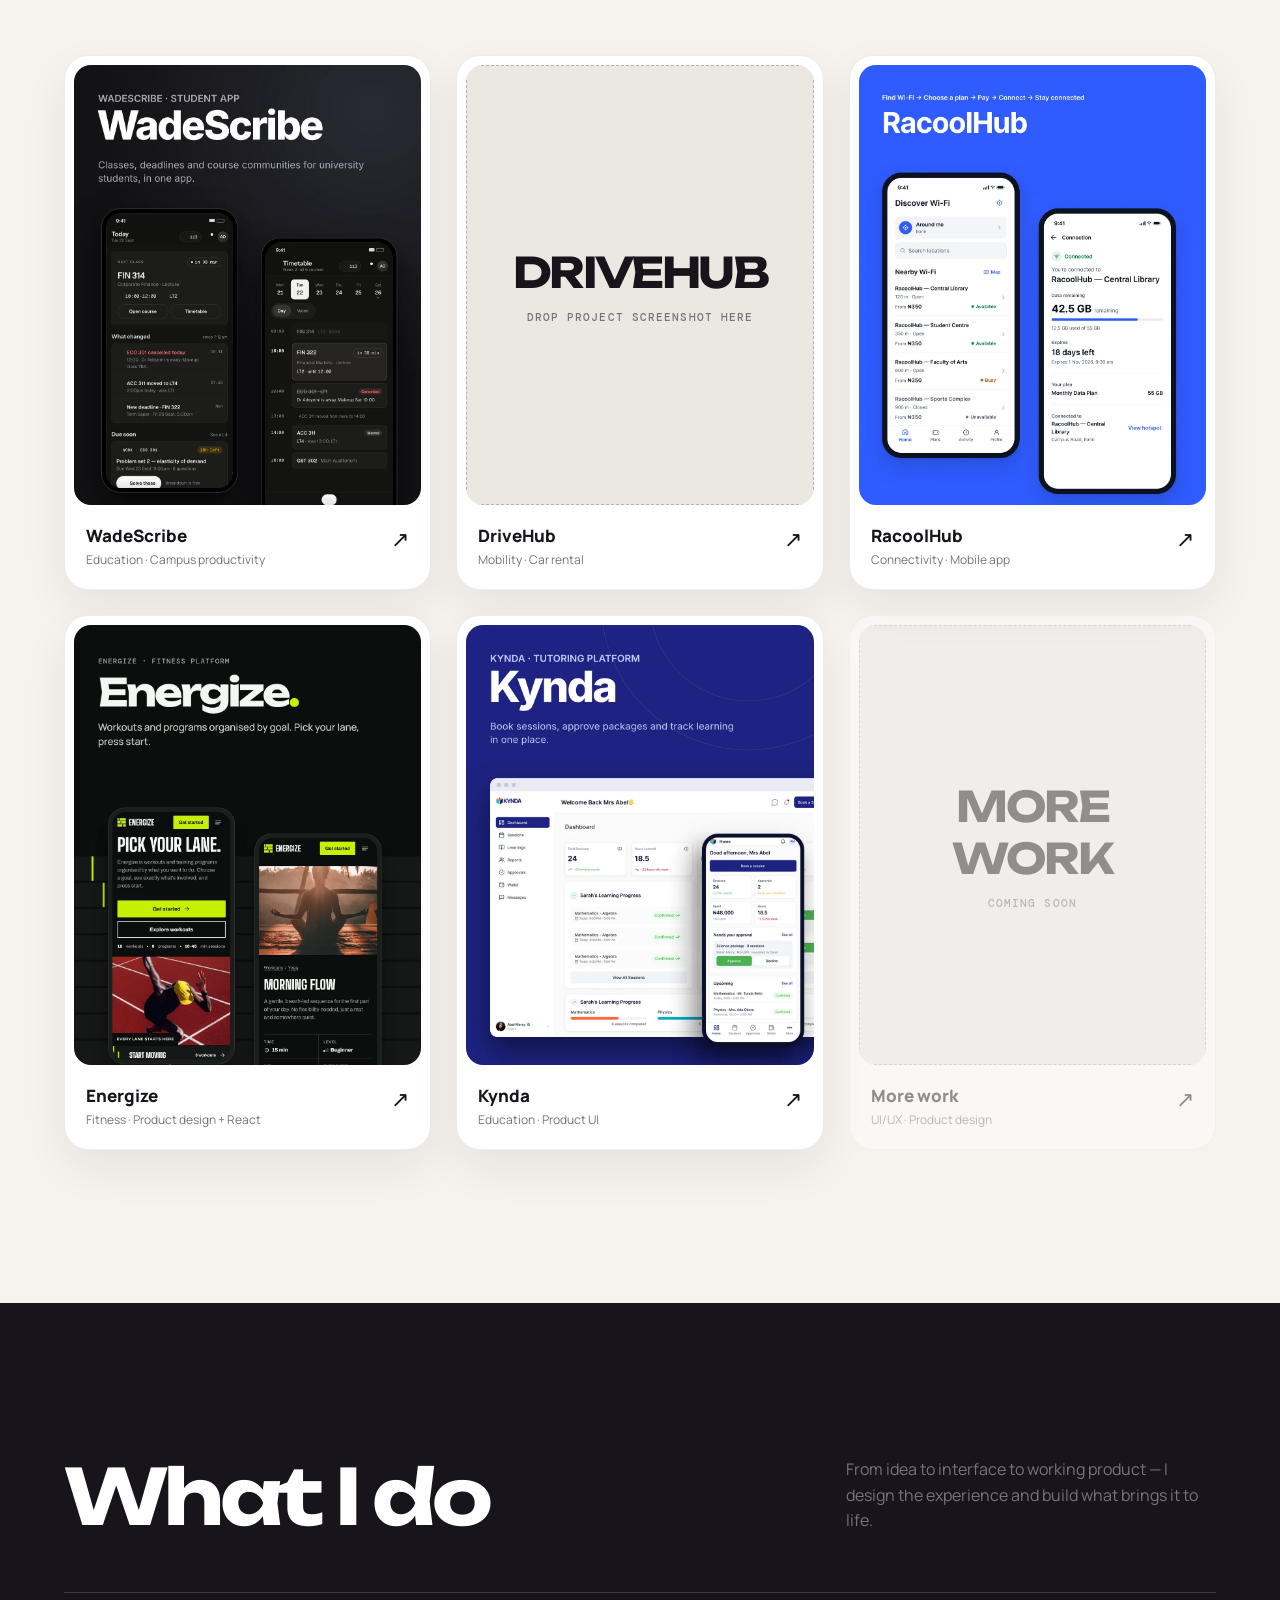
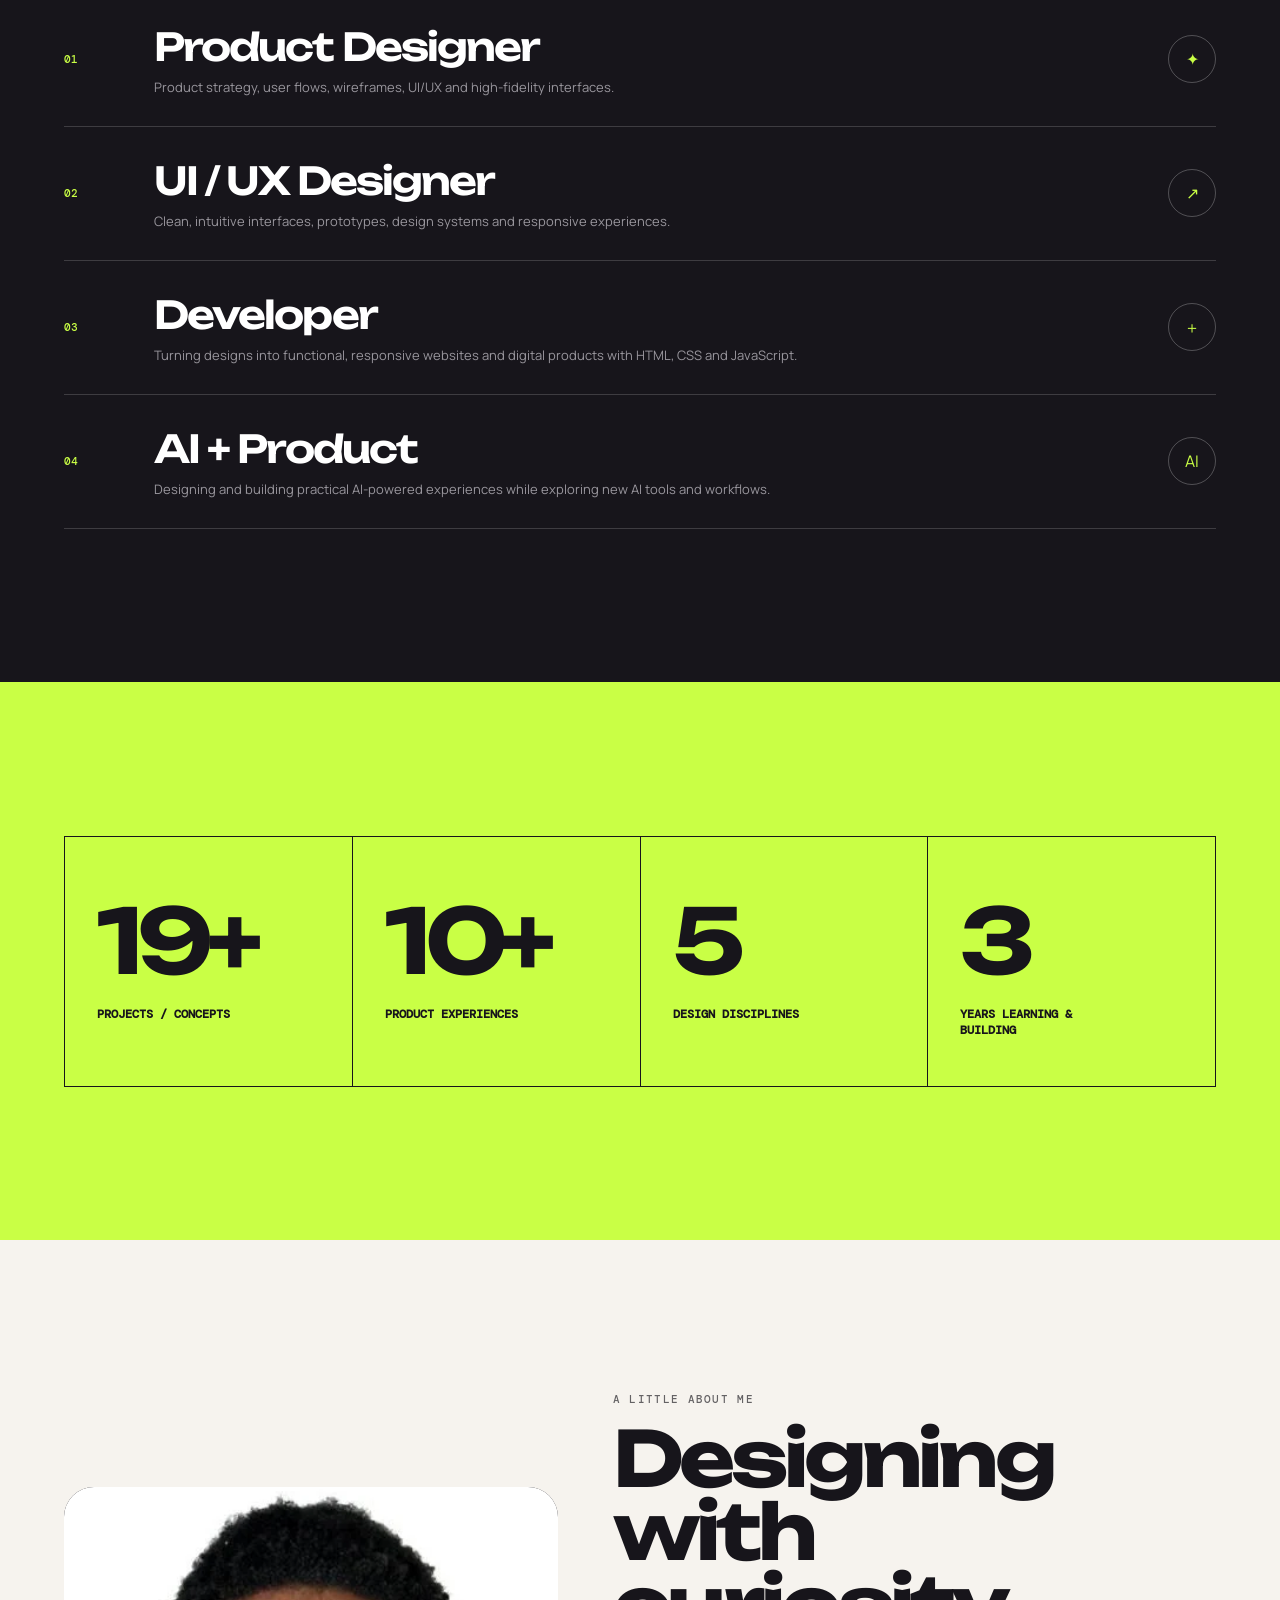
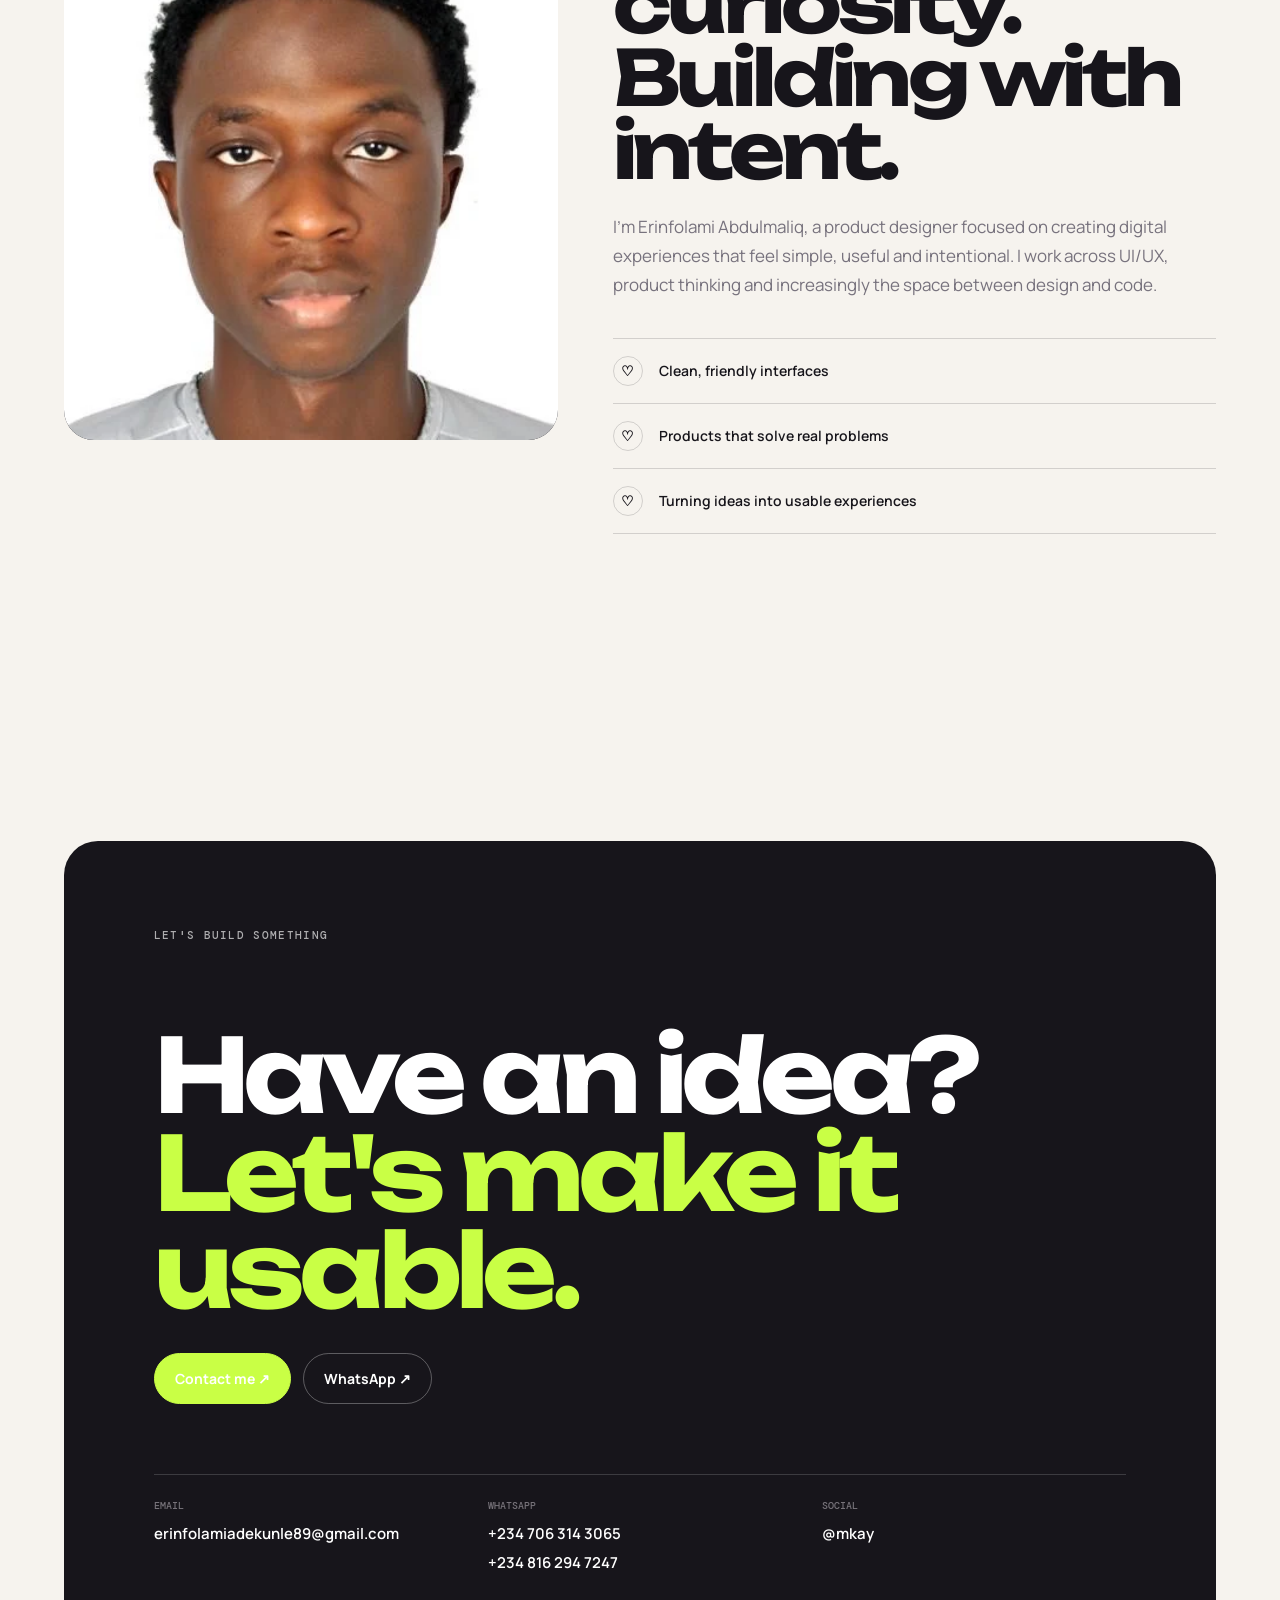
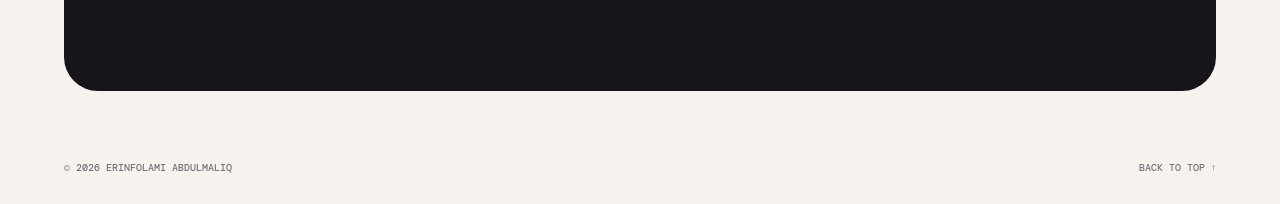
==== commit d4e33062: "Add WhatsApp numbers and fix WhatsApp links Co-Authored-By: Claude Opus 5.5 <noreply@anthropic.com>" ====
--- a/index.html
+++ b/index.html
@@ -661,6 +661,7 @@
       .detail a {
         font-size: 15px;
         font-weight: 600;
+        line-height: 1.9;
       }
       .footer {
         display: flex;
@@ -875,7 +876,7 @@
             ><span
               ><strong>Email me</strong><small>Send me an email</small></span
             ></a
-          ><a href="#contact" role="menuitem"
+          ><a href="https://wa.me/2347063143065?text=Hi%20Erinfolami%20Abdulmaliq%2C%20I%27d%20like%20to%20work%20with%20you." target="_blank" rel="noopener" role="menuitem"
             ><span class="contact-icon">◉</span
             ><span
               ><strong>WhatsApp me</strong
@@ -1180,8 +1181,9 @@
                 >Contact me ↗</a
               ><a
                 class="btn secondary"
-                href="?text=Hi%20Erinfolami%20Abdulmaliq%2C%20I'd%20like%20to%20work%20with%20you."
+                href="https://wa.me/2347063143065?text=Hi%20Erinfolami%20Abdulmaliq%2C%20I%27d%20like%20to%20work%20with%20you."
                 target="_blank"
+                rel="noopener"
                 >WhatsApp ↗</a
               >
             </div>
@@ -1191,7 +1193,7 @@
                 ><a href="mailto:erinfolamiadekunle89@gmail.com">erinfolamiadekunle89@gmail.com</a>
               </div>
               <div class="detail">
-                <label>WhatsApp</label><a href="">Add WhatsApp number</a>
+                <label>WhatsApp</label><a href="https://wa.me/2347063143065" target="_blank" rel="noopener">+234 706 314 3065</a><br /><a href="https://wa.me/2348162947247" target="_blank" rel="noopener">+234 816 294 7247</a>
               </div>
               <div class="detail">
                 <label>Social</label><a href="#">@mkay</a>
@@ -1207,8 +1209,9 @@
     <a
       class="whatsapp"
       id="whatsapp"
-      href="?text=Hi%20Erinfolami%20Abdulmaliq%2C%20I'd%20like%20a%20quote%20for%20a%20project."
+      href="https://wa.me/2347063143065?text=Hi%20Erinfolami%20Abdulmaliq%2C%20I%27d%20like%20a%20quote%20for%20a%20project."
       target="_blank"
+      rel="noopener"
       aria-label="Chat with Erinfolami Abdulmaliq on WhatsApp"
       ><svg viewBox="0 0 24 24">
         <path
